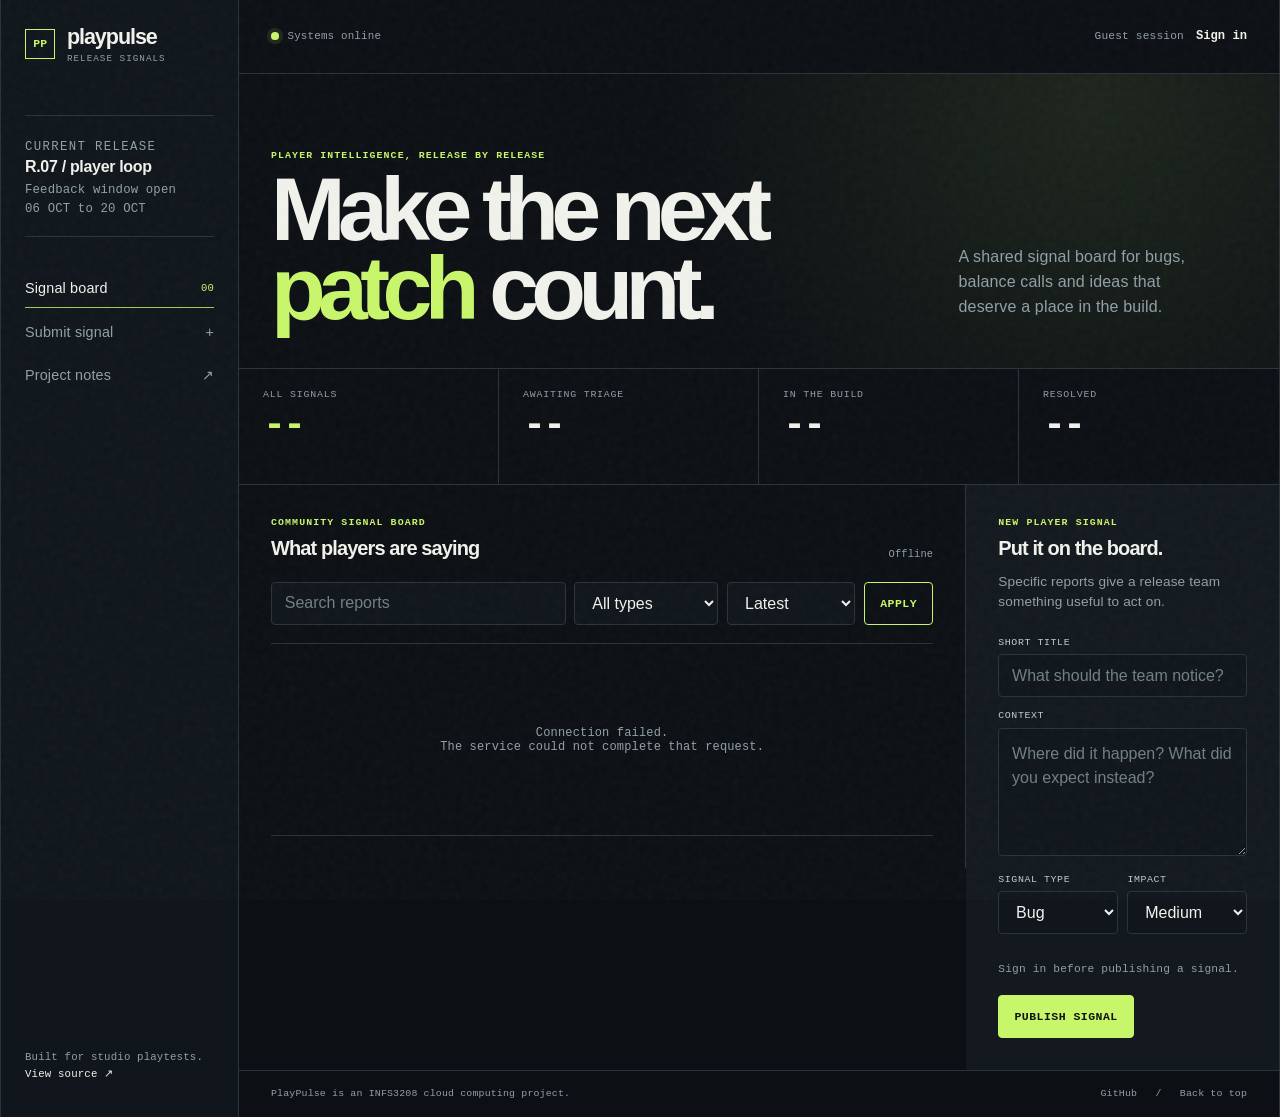
==== frontend/index.html @ 3ce4e7da "Redesign PlayPulse release signals interface" ====
<!doctype html>
<html lang="en">
<head>
  <meta charset="utf-8">
  <meta name="viewport" content="width=device-width, initial-scale=1">
  <meta name="description" content="PlayPulse is a cloud-native player feedback and release-triage workspace.">
  <meta name="theme-color" content="#0c1014">
  <title>PlayPulse | release signals</title>
  <style>
    :root { --ink:#0c1014; --panel:#13191e; --panel-2:#182127; --line:#29343b; --muted:#91a0a8; --text:#f1f2ec; --acid:#c8f66b; --acid-dim:#a3c757; --danger:#ef7d6a; --radius:4px; --mono:"Cascadia Mono",Consolas,monospace; --sans:Bahnschrift,"Arial Narrow","Segoe UI",sans-serif; }
    * { box-sizing:border-box; }
    html { scroll-behavior:smooth; }
    body { min-width:320px; margin:0; color:var(--text); background:var(--ink); font-family:var(--sans); letter-spacing:.01em; }
    body::before { content:""; position:fixed; inset:0; pointer-events:none; opacity:.05; z-index:20; background-image:url("data:image/svg+xml,%3Csvg viewBox='0 0 160 160' xmlns='http://www.w3.org/2000/svg'%3E%3Cfilter id='n'%3E%3CfeTurbulence type='fractalNoise' baseFrequency='.85' numOctaves='4' stitchTiles='stitch'/%3E%3C/filter%3E%3Crect width='100%25' height='100%25' filter='url(%23n)' opacity='.75'/%3E%3C/svg%3E"); }
    button,input,textarea,select { font:inherit; }
    button { cursor:pointer; }
    button:focus-visible,input:focus-visible,textarea:focus-visible,select:focus-visible,a:focus-visible { outline:2px solid var(--acid); outline-offset:3px; }
    .skip { position:absolute; left:-999px; top:0; z-index:30; padding:.75rem 1rem; color:var(--ink); background:var(--acid); }
    .skip:focus { left:1rem; top:1rem; }
    .app { width:min(1440px,100%); min-height:100dvh; margin:0 auto; display:grid; grid-template-columns:238px minmax(0,1fr); border-left:1px solid var(--line); border-right:1px solid var(--line); }
    .rail { min-height:100%; padding:1.5rem; display:flex; flex-direction:column; border-right:1px solid var(--line); background:#10161b; }
    .brand { display:flex; gap:.72rem; align-items:center; color:var(--text); font-size:1.35rem; font-weight:700; letter-spacing:-.05em; text-decoration:none; }
    .brand-mark { width:1.9rem; height:1.9rem; display:grid; place-items:center; border:1px solid var(--acid); color:var(--acid); font:700 .72rem var(--mono); letter-spacing:0; }
    .brand small { display:block; margin-top:.18rem; color:var(--muted); font:500 .58rem var(--mono); letter-spacing:.11em; text-transform:uppercase; }
    .release { margin:3.2rem 0 2rem; padding:1.05rem 0; border-top:1px solid var(--line); border-bottom:1px solid var(--line); }
    .eyebrow { margin:0 0 .55rem; color:var(--acid); font:600 .62rem var(--mono); letter-spacing:.11em; text-transform:uppercase; }
    .release strong { display:block; font-size:1rem; letter-spacing:-.02em; }
    .release p { margin:.35rem 0 0; color:var(--muted); font:500 .77rem/1.55 var(--mono); }
    .nav { display:grid; gap:.3rem; }
    .nav a { display:flex; justify-content:space-between; align-items:center; padding:.68rem 0; color:var(--muted); border-bottom:1px solid transparent; font-size:.9rem; text-decoration:none; transition:color .2s ease,border-color .2s ease; }
    .nav a:hover,.nav a[aria-current="page"] { color:var(--text); border-color:var(--acid-dim); }
    .nav-count { color:var(--acid); font:.66rem var(--mono); }
    .rail-bottom { margin-top:auto; padding-top:2rem; color:var(--muted); font:.67rem/1.55 var(--mono); }
    .rail-bottom a { color:var(--text); text-decoration:none; }
    .workspace { min-width:0; }
    .topbar { min-height:4.6rem; padding:0 2rem; display:flex; justify-content:space-between; align-items:center; border-bottom:1px solid var(--line); }
    .live { display:flex; gap:.55rem; align-items:center; color:var(--muted); font:.68rem var(--mono); }
    .live i { width:.48rem; height:.48rem; border-radius:50%; background:var(--acid); box-shadow:0 0 0 4px rgba(200,246,107,.1); }
    .account { display:flex; align-items:center; gap:.75rem; }
    .identity { color:var(--muted); font:.7rem var(--mono); }
    .text-button { padding:.45rem 0; border:0; color:var(--text); background:transparent; font:600 .76rem var(--mono); transition:color .2s ease; }
    .text-button:hover { color:var(--acid); }
    .masthead { padding:clamp(2.7rem,6vw,5.7rem) 2rem 2.5rem; display:grid; grid-template-columns:minmax(0,1.25fr) minmax(230px,.55fr); gap:2rem; align-items:end; border-bottom:1px solid var(--line); background:radial-gradient(circle at 82% 10%,rgba(200,246,107,.09),transparent 27rem); }
    .masthead h1 { max-width:10ch; margin:0; font-size:clamp(3rem,7vw,6.6rem); font-weight:700; line-height:.88; letter-spacing:-.085em; text-wrap:balance; }
    .masthead h1 em { color:var(--acid); font-style:normal; }
    .masthead-copy { max-width:27ch; margin:0 0 .5rem; color:var(--muted); font-size:1rem; line-height:1.55; }
    .metrics { display:grid; grid-template-columns:repeat(4,minmax(0,1fr)); border-bottom:1px solid var(--line); }
    .metric { min-height:7.2rem; padding:1.25rem 1.5rem; border-right:1px solid var(--line); }
    .metric:last-child { border-right:0; }
    .metric-label { display:block; color:var(--muted); font:.62rem var(--mono); letter-spacing:.08em; text-transform:uppercase; }
    .metric-value { display:block; margin-top:.7rem; color:var(--text); font:600 clamp(1.75rem,3vw,2.7rem)/.8 var(--mono); font-variant-numeric:tabular-nums; letter-spacing:-.08em; }
    .metric:first-child .metric-value { color:var(--acid); }
    .content { display:grid; grid-template-columns:minmax(0,1fr) minmax(295px,.43fr); align-items:start; }
    .feed-area { min-width:0; padding:2rem; border-right:1px solid var(--line); }
    .section-head { display:flex; justify-content:space-between; gap:1rem; align-items:end; margin-bottom:1.4rem; }
    .section-head h2,.composer h2 { margin:0; font-size:1.25rem; letter-spacing:-.045em; }
    .results { color:var(--muted); font:.65rem var(--mono); }
    .filters { display:grid; grid-template-columns:minmax(0,1fr) 9rem 8rem auto; gap:.55rem; margin-bottom:1.15rem; }
    input,textarea,select { width:100%; color:var(--text); border:1px solid var(--line); border-radius:var(--radius); background:#10161b; transition:border-color .2s ease,background .2s ease; }
    input,select { min-height:2.65rem; padding:0 .8rem; }
    textarea { min-height:8rem; padding:.8rem; resize:vertical; line-height:1.5; }
    input::placeholder,textarea::placeholder { color:#718087; }
    input:hover,textarea:hover,select:hover { border-color:#53636c; }
    input:focus,textarea:focus,select:focus { border-color:var(--acid); background:#141d22; outline:0; }
    .button { min-height:2.65rem; padding:0 .95rem; border:1px solid var(--acid); border-radius:var(--radius); color:#10140d; background:var(--acid); font:700 .72rem var(--mono); letter-spacing:.04em; text-transform:uppercase; transition:transform .2s ease,background .2s ease,color .2s ease; white-space:nowrap; }
    .button:hover { background:#d7ff87; transform:translateY(-1px); }
    .button:active { transform:translateY(1px) scale(.985); }
    .button.secondary { color:var(--acid); background:transparent; }
    .button.secondary:hover { color:#10140d; background:var(--acid); }
    .feed { border-top:1px solid var(--line); }
    .report { position:relative; padding:1.25rem 0 1.1rem; border-bottom:1px solid var(--line); animation:rise .45s both; }
    .report-top { display:flex; gap:.8rem; justify-content:space-between; align-items:start; }
    .report h3 { margin:0; max-width:48rem; font-size:1.12rem; line-height:1.2; letter-spacing:-.035em; }
    .status { flex:none; padding:.28rem .45rem; color:var(--acid); border:1px solid rgba(200,246,107,.38); font:.57rem var(--mono); letter-spacing:.06em; text-transform:uppercase; }
    .report p { max-width:66ch; margin:.62rem 0 .95rem; color:#b1bec4; font-size:.88rem; line-height:1.55; }
    .report-meta { display:flex; flex-wrap:wrap; align-items:center; gap:.8rem; color:var(--muted); font:.61rem var(--mono); }
    .report-meta b { color:var(--text); font-weight:500; }
    .meta-dot { width:3px; height:3px; border-radius:50%; background:#637078; }
    .vote { display:inline-flex; align-items:center; gap:.42rem; min-height:2rem; padding:0 .55rem; border:1px solid var(--line); border-radius:var(--radius); color:var(--text); background:transparent; font:.67rem var(--mono); transition:border-color .2s ease,color .2s ease,transform .2s ease; }
    .vote:hover { border-color:var(--acid); color:var(--acid); }
    .vote:active { transform:scale(.97); }
    .discussion-toggle { border:0; padding:0; color:var(--muted); background:none; font:.65rem var(--mono); transition:color .2s ease; }
    .discussion-toggle:hover { color:var(--acid); }
    .discussion { display:none; margin-top:1rem; padding:1rem; background:var(--panel); border-left:2px solid var(--acid-dim); }
    .discussion.open { display:block; }
    .comment { padding:.62rem 0; border-bottom:1px solid #263138; color:#bdc6ca; font-size:.8rem; line-height:1.45; }
    .comment:last-of-type { border-bottom:0; }
    .comment small { display:block; margin-top:.24rem; color:var(--muted); font:.59rem var(--mono); }
    .comment-form { display:grid; grid-template-columns:minmax(0,1fr) auto; gap:.45rem; margin-top:.8rem; }
    .comment-form input { min-height:2.25rem; }
    .comment-form .button { min-height:2.25rem; }
    .empty,.skeleton { min-height:12rem; display:grid; place-items:center; color:var(--muted); font:.75rem var(--mono); border-bottom:1px solid var(--line); text-align:center; }
    .skeleton { display:block; min-height:0; padding:1.15rem 0; }
    .shimmer { height:.75rem; margin:.55rem 0; background:linear-gradient(90deg,#182127,#26343c,#182127); background-size:200% 100%; animation:shimmer 1.2s infinite; }
    .shimmer.short { width:42%; }
    .composer { position:sticky; top:0; padding:2rem; background:var(--panel); }
    .composer-intro { margin:.75rem 0 1.5rem; color:var(--muted); font-size:.85rem; line-height:1.5; }
    .field { margin-bottom:.85rem; }
    label { display:block; margin-bottom:.42rem; color:#c3ccce; font:.62rem var(--mono); letter-spacing:.06em; text-transform:uppercase; }
    .form-row { display:grid; grid-template-columns:1fr 1fr; gap:.6rem; }
    .form-message { min-height:1.2rem; margin:.9rem 0; color:var(--muted); font:.7rem/1.4 var(--mono); }
    .form-message.error { color:var(--danger); }
    .sheet { position:fixed; z-index:10; inset:0; display:none; place-items:center; padding:1rem; background:rgba(6,9,11,.72); }
    .sheet.open { display:grid; }
    .auth-box { width:min(100%,30rem); padding:1.5rem; border:1px solid #4c5a61; background:#151d22; box-shadow:0 24px 80px rgba(0,0,0,.38); animation:rise .25s both; }
    .auth-top { display:flex; align-items:start; justify-content:space-between; gap:1rem; margin-bottom:1.4rem; }
    .auth-top h2 { margin:0; font-size:1.6rem; letter-spacing:-.055em; }
    .close { border:0; padding:.2rem; color:var(--muted); background:transparent; font:1.2rem/1 var(--mono); }
    .auth-switch { display:flex; gap:1rem; margin-bottom:1.2rem; border-bottom:1px solid var(--line); }
    .auth-switch button { padding:0 0 .6rem; border:0; border-bottom:1px solid transparent; color:var(--muted); background:transparent; font:.7rem var(--mono); }
    .auth-switch button.active { border-color:var(--acid); color:var(--text); }
    footer { padding:1.1rem 2rem; display:flex; justify-content:space-between; gap:1rem; color:var(--muted); border-top:1px solid var(--line); font:.62rem var(--mono); }
    footer a { color:var(--muted); text-decoration:none; }
    footer a:hover { color:var(--acid); }
    @keyframes rise { from { opacity:0; transform:translateY(8px); } to { opacity:1; transform:translateY(0); } }
    @keyframes shimmer { to { background-position:-200% 0; } }
    @media (max-width:1050px) { .app { grid-template-columns:1fr; } .rail { min-height:auto; padding:1rem 1.25rem; border-right:0; border-bottom:1px solid var(--line); flex-direction:row; align-items:center; gap:1.3rem; } .release,.rail-bottom { display:none; } .nav { display:flex; gap:1rem; margin-left:auto; } .nav a { border:0; } .content { grid-template-columns:minmax(0,1fr) 21rem; } }
    @media (max-width:780px) { .app { border:0; } .nav a:not([aria-current="page"]) { display:none; } .topbar,.masthead,.feed-area,.composer,footer { padding-left:1.1rem; padding-right:1.1rem; } .masthead { grid-template-columns:1fr; } .masthead h1 { max-width:11ch; } .metrics { grid-template-columns:1fr 1fr; } .metric:nth-child(2) { border-right:0; } .metric:nth-child(-n+2) { border-bottom:1px solid var(--line); } .content { grid-template-columns:1fr; } .feed-area { border-right:0; } .composer { position:static; border-top:1px solid var(--line); } .filters { grid-template-columns:1fr 1fr; } .filters input { grid-column:1 / -1; } }
    @media (max-width:480px) { .rail { padding:.9rem 1rem; } .topbar { min-height:3.8rem; } .live { font-size:.59rem; } .identity { display:none; } .masthead { padding-top:2.7rem; } .masthead h1 { font-size:3.3rem; } .metrics { display:none; } .filters,.form-row { grid-template-columns:1fr; } .filters input { grid-column:auto; } .report-top { flex-direction:column; } .comment-form { grid-template-columns:1fr; } footer { flex-direction:column; } }
    @media (prefers-reduced-motion:reduce) { *,*::before,*::after { scroll-behavior:auto!important; animation-duration:.01ms!important; animation-iteration-count:1!important; transition-duration:.01ms!important; } }
  </style>
</head>
<body>
  <a class="skip" href="#main">Skip to feedback feed</a>
  <div class="app">
    <aside class="rail" aria-label="PlayPulse navigation">
      <a class="brand" href="#top" aria-label="PlayPulse home"><span class="brand-mark">PP</span><span>playpulse<small>release signals</small></span></a>
      <section class="release" aria-label="Current release"><p class="eyebrow">Current release</p><strong>R.07 / player loop</strong><p>Feedback window open<br>06 OCT to 20 OCT</p></section>
      <nav class="nav" aria-label="Primary">
        <a href="#feed" aria-current="page">Signal board <span class="nav-count" id="rail-total">00</span></a>
        <a href="#submit">Submit signal <span aria-hidden="true">+</span></a>
        <a href="#footer">Project notes <span aria-hidden="true">↗</span></a>
      </nav>
      <p class="rail-bottom">Built for studio playtests.<br><a href="https://github.com/wwenqqq/playpulse" target="_blank" rel="noreferrer">View source ↗</a></p>
    </aside>

    <div class="workspace" id="top">
      <header class="topbar">
        <span class="live"><i></i>Systems online</span>
        <div class="account"><span class="identity" id="identity">Guest session</span><button class="text-button" id="account-button" type="button" onclick="openAuth()">Sign in</button></div>
      </header>

      <main id="main">
        <section class="masthead" aria-labelledby="page-title">
          <div><p class="eyebrow">Player intelligence, release by release</p><h1 id="page-title">Make the next <em>patch</em> count.</h1></div>
          <p class="masthead-copy">A shared signal board for bugs, balance calls and ideas that deserve a place in the build.</p>
        </section>

        <section class="metrics" aria-label="Feedback summary">
          <div class="metric"><span class="metric-label">All signals</span><strong class="metric-value" id="metric-total">--</strong></div>
          <div class="metric"><span class="metric-label">Awaiting triage</span><strong class="metric-value" id="metric-reported">--</strong></div>
          <div class="metric"><span class="metric-label">In the build</span><strong class="metric-value" id="metric-progress">--</strong></div>
          <div class="metric"><span class="metric-label">Resolved</span><strong class="metric-value" id="metric-fixed">--</strong></div>
        </section>

        <section class="content">
          <div class="feed-area" id="feed">
            <div class="section-head"><div><p class="eyebrow">Community signal board</p><h2>What players are saying</h2></div><span class="results" id="result-count">Loading</span></div>
            <div class="filters" aria-label="Feedback filters">
              <input id="search" type="search" placeholder="Search reports" aria-label="Search reports">
              <select id="category-filter" aria-label="Filter by category"><option value="">All types</option><option value="BUG">Bug</option><option value="BALANCE">Balance</option><option value="FEATURE">Feature</option></select>
              <select id="sort" aria-label="Sort reports"><option value="latest">Latest</option><option value="popular">Top voted</option></select>
              <button class="button secondary" type="button" onclick="loadFeedback()">Apply</button>
            </div>
            <div class="feed" id="feed-list" aria-live="polite"><div class="skeleton"><div class="shimmer short"></div><div class="shimmer"></div><div class="shimmer"></div></div></div>
          </div>

          <aside class="composer" id="submit" aria-labelledby="submit-title">
            <p class="eyebrow">New player signal</p><h2 id="submit-title">Put it on the board.</h2><p class="composer-intro">Specific reports give a release team something useful to act on.</p>
            <form onsubmit="submitFeedback(event)" novalidate>
              <div class="field"><label for="title">Short title</label><input id="title" maxlength="120" required placeholder="What should the team notice?"></div>
              <div class="field"><label for="description">Context</label><textarea id="description" maxlength="3000" required placeholder="Where did it happen? What did you expect instead?"></textarea></div>
              <div class="form-row"><div class="field"><label for="category">Signal type</label><select id="category"><option value="BUG">Bug</option><option value="BALANCE">Balance</option><option value="FEATURE">Feature</option></select></div><div class="field"><label for="priority">Impact</label><select id="priority"><option value="LOW">Low</option><option value="MEDIUM" selected>Medium</option><option value="HIGH">High</option><option value="CRITICAL">Critical</option></select></div></div>
              <p class="form-message" id="submit-message" aria-live="polite">Sign in before publishing a signal.</p><button class="button" type="submit">Publish signal</button>
            </form>
          </aside>
        </section>
      </main>
      <footer id="footer"><span>PlayPulse is an INFS3208 cloud computing project.</span><span><a href="https://github.com/wwenqqq/playpulse" target="_blank" rel="noreferrer">GitHub</a> &nbsp; / &nbsp; <a href="#top">Back to top</a></span></footer>
    </div>
  </div>

  <div class="sheet" id="auth-sheet" role="dialog" aria-modal="true" aria-labelledby="auth-title">
    <section class="auth-box"><div class="auth-top"><div><p class="eyebrow">Player account</p><h2 id="auth-title">Join the release room.</h2></div><button class="close" type="button" aria-label="Close sign in" onclick="closeAuth()">×</button></div>
      <div class="auth-switch" role="tablist"><button id="login-tab" class="active" type="button" onclick="setAuthMode('login')">Sign in</button><button id="register-tab" type="button" onclick="setAuthMode('register')">Create account</button></div>
      <form onsubmit="handleAuth(event)" novalidate><div class="field"><label for="auth-username">Username</label><input id="auth-username" required minlength="3" autocomplete="username" placeholder="Your player name"></div><div class="field"><label for="auth-password">Password</label><input id="auth-password" required minlength="4" type="password" autocomplete="current-password" placeholder="Your password"></div><p class="form-message" id="auth-message" aria-live="polite"></p><button class="button" id="auth-submit" type="submit">Sign in</button></form>
    </section>
  </div>

  <script>
    let token=localStorage.getItem('playpulse-token')||'';
    let username=localStorage.getItem('playpulse-user')||'';
    let authMode='login';
    const $=id=>document.getElementById(id);
    const escapeHTML=value=>String(value??'').replace(/[&<>'"]/g,char=>({ '&':'&amp;','<':'&lt;','>':'&gt;',"'":'&#39;','"':'&quot;' }[char]));
    const formatDate=value=>{ if(!value)return 'Just now'; const date=new Date(value); return Number.isNaN(date.valueOf())?'Just now':date.toLocaleDateString(undefined,{month:'short',day:'numeric'}); };
    const api=async(path,options={})=>{ const headers={...(options.headers||{}),...(token?{Authorization:'Bearer '+token}:{})}; if(options.body)headers['Content-Type']='application/json'; const response=await fetch('/api/'+path,{...options,headers}); let payload={}; try{payload=await response.json()}catch{} if(!response.ok||payload.code!==200)throw new Error(payload.message||'The service could not complete that request.'); return payload.data; };
    const setMessage=(id,text='',isError=false)=>{ const el=$(id); el.textContent=text; el.classList.toggle('error',isError); };
    function syncSession(){ $('identity').textContent=token?`Signed in as ${username||'player'}`:'Guest session'; $('account-button').textContent=token?'Sign out':'Sign in'; setMessage('submit-message',token?'Your name is attached to every signal.':'Sign in before publishing a signal.'); }
    function openAuth(){ if(token){ localStorage.removeItem('playpulse-token'); localStorage.removeItem('playpulse-user'); token=''; username=''; syncSession(); return; } $('auth-sheet').classList.add('open'); $('auth-username').focus(); }
    function closeAuth(){ $('auth-sheet').classList.remove('open'); setMessage('auth-message'); }
    function setAuthMode(mode){ authMode=mode; $('login-tab').classList.toggle('active',mode==='login'); $('register-tab').classList.toggle('active',mode==='register'); $('auth-submit').textContent=mode==='login'?'Sign in':'Create account'; $('auth-title').textContent=mode==='login'?'Join the release room.':'Start your player profile.'; setMessage('auth-message'); }
    async function handleAuth(event){ event.preventDefault(); const user=$('auth-username').value.trim(),pass=$('auth-password').value; if(user.length<3||pass.length<4){ setMessage('auth-message','Use at least 3 characters for your username and 4 for your password.',true); return; } try{ const data=await api('auth/'+authMode,{method:'POST',body:JSON.stringify({username:user,password:pass})}); if(authMode==='register'){ setMessage('auth-message','Account created. You can sign in now.'); setAuthMode('login'); return; } token=data.token; username=data.username||user; localStorage.setItem('playpulse-token',token); localStorage.setItem('playpulse-user',username); syncSession(); closeAuth(); }catch(error){ setMessage('auth-message',error.message,true); } }
    function reportCard(item,index){ const id=Number(item.id); return `<article class="report" style="animation-delay:${Math.min(index,8)*45}ms"><div class="report-top"><h3>${escapeHTML(item.title)}</h3><span class="status">${escapeHTML(String(item.status||'REPORTED').replace('_',' '))}</span></div><p>${escapeHTML(item.description)}</p><div class="report-meta"><b>${escapeHTML(item.category)}</b><span class="meta-dot"></span><span>${escapeHTML(item.priority)} impact</span><span class="meta-dot"></span><span>${formatDate(item.createdAt)}</span><button class="vote" type="button" onclick="vote(${id})" aria-label="Vote for ${escapeHTML(item.title)}">↑ ${Number(item.voteCount||0)} vote${Number(item.voteCount||0)===1?'':'s'}</button><button class="discussion-toggle" type="button" onclick="toggleDiscussion(${id})">Discuss ${Number(item.commentCount||0)}</button></div><div class="discussion" id="discussion-${id}"></div></article>`; }
    async function loadFeedback(){ const list=$('feed-list'); list.innerHTML='<div class="skeleton"><div class="shimmer short"></div><div class="shimmer"></div><div class="shimmer"></div></div>'; try{ const query=new URLSearchParams({search:$('search').value.trim(),sort:$('sort').value,size:'30'}); if($('category-filter').value)query.set('category',$('category-filter').value); const page=await api('feedback?'+query.toString()); const rows=page.content||[]; $('result-count').textContent=`${page.totalElements||0} signal${(page.totalElements||0)===1?'':'s'}`; list.innerHTML=rows.length?rows.map(reportCard).join(''):'<div class="empty">No signals match this view.<br>Try another filter or publish the first report.</div>'; }catch(error){ $('result-count').textContent='Offline'; list.innerHTML=`<div class="empty">Connection failed.<br>${escapeHTML(error.message)}</div>`; } }
    async function loadDashboard(){ try{ const data=await api('feedback/dashboard'); $('metric-total').textContent=data.total??0; $('metric-reported').textContent=data.reported??0; $('metric-progress').textContent=data.inProgress??0; $('metric-fixed').textContent=data.fixed??0; $('rail-total').textContent=String(data.total??0).padStart(2,'0'); }catch{ ['metric-total','metric-reported','metric-progress','metric-fixed'].forEach(id=>$(id).textContent='--'); } }
    async function submitFeedback(event){ event.preventDefault(); if(!token){ openAuth(); setMessage('auth-message','Sign in to publish a player signal.',true); return; } const title=$('title').value.trim(),description=$('description').value.trim(); if(!title||!description){ setMessage('submit-message','Add a title and useful context before publishing.',true); return; } try{ await api('feedback',{method:'POST',body:JSON.stringify({title,description,category:$('category').value,priority:$('priority').value})}); event.target.reset(); setMessage('submit-message','Signal published. It is now waiting for triage.'); await Promise.all([loadFeedback(),loadDashboard()]); }catch(error){ setMessage('submit-message',error.message,true); } }
    async function vote(id){ if(!token){ openAuth(); setMessage('auth-message','Sign in to add your vote.',true); return; } try{ await api(`feedback/${id}/votes`,{method:'POST'}); loadFeedback(); }catch(error){ setMessage('submit-message',error.message,true); } }
    async function toggleDiscussion(id){ const box=$(`discussion-${id}`); if(box.classList.contains('open')){ box.classList.remove('open'); return; } box.classList.add('open'); box.innerHTML='<div class="comment">Loading discussion…</div>'; try{ const comments=await api(`feedback/${id}/comments`); const entries=comments.length?comments.map(comment=>`<div class="comment">${escapeHTML(comment.content)}<small>Player ${escapeHTML(comment.userId)} · ${formatDate(comment.createdAt)}</small></div>`).join(''):'<div class="comment">No replies yet. Start a useful discussion.</div>'; box.innerHTML=entries+(token?`<form class="comment-form" onsubmit="postComment(event,${id})"><input required maxlength="1000" aria-label="Add a comment" placeholder="Add context or a workaround"><button class="button" type="submit">Reply</button></form>`:'<div class="comment"><small>Sign in to add a reply.</small></div>'); }catch(error){ box.innerHTML=`<div class="comment">Could not load discussion. ${escapeHTML(error.message)}</div>`; } }
    async function postComment(event,id){ event.preventDefault(); const input=event.currentTarget.querySelector('input'); const content=input.value.trim(); if(!content)return; try{ await api(`feedback/${id}/comments`,{method:'POST',body:JSON.stringify({content})}); const box=$(`discussion-${id}`); box.classList.remove('open'); await toggleDiscussion(id); }catch(error){ setMessage('submit-message',error.message,true); } }
    $('search').addEventListener('keydown',event=>{if(event.key==='Enter')loadFeedback();}); $('auth-sheet').addEventListener('click',event=>{if(event.target===$('auth-sheet'))closeAuth();});
    syncSession(); loadDashboard(); loadFeedback();
  </script>
</body>
</html>
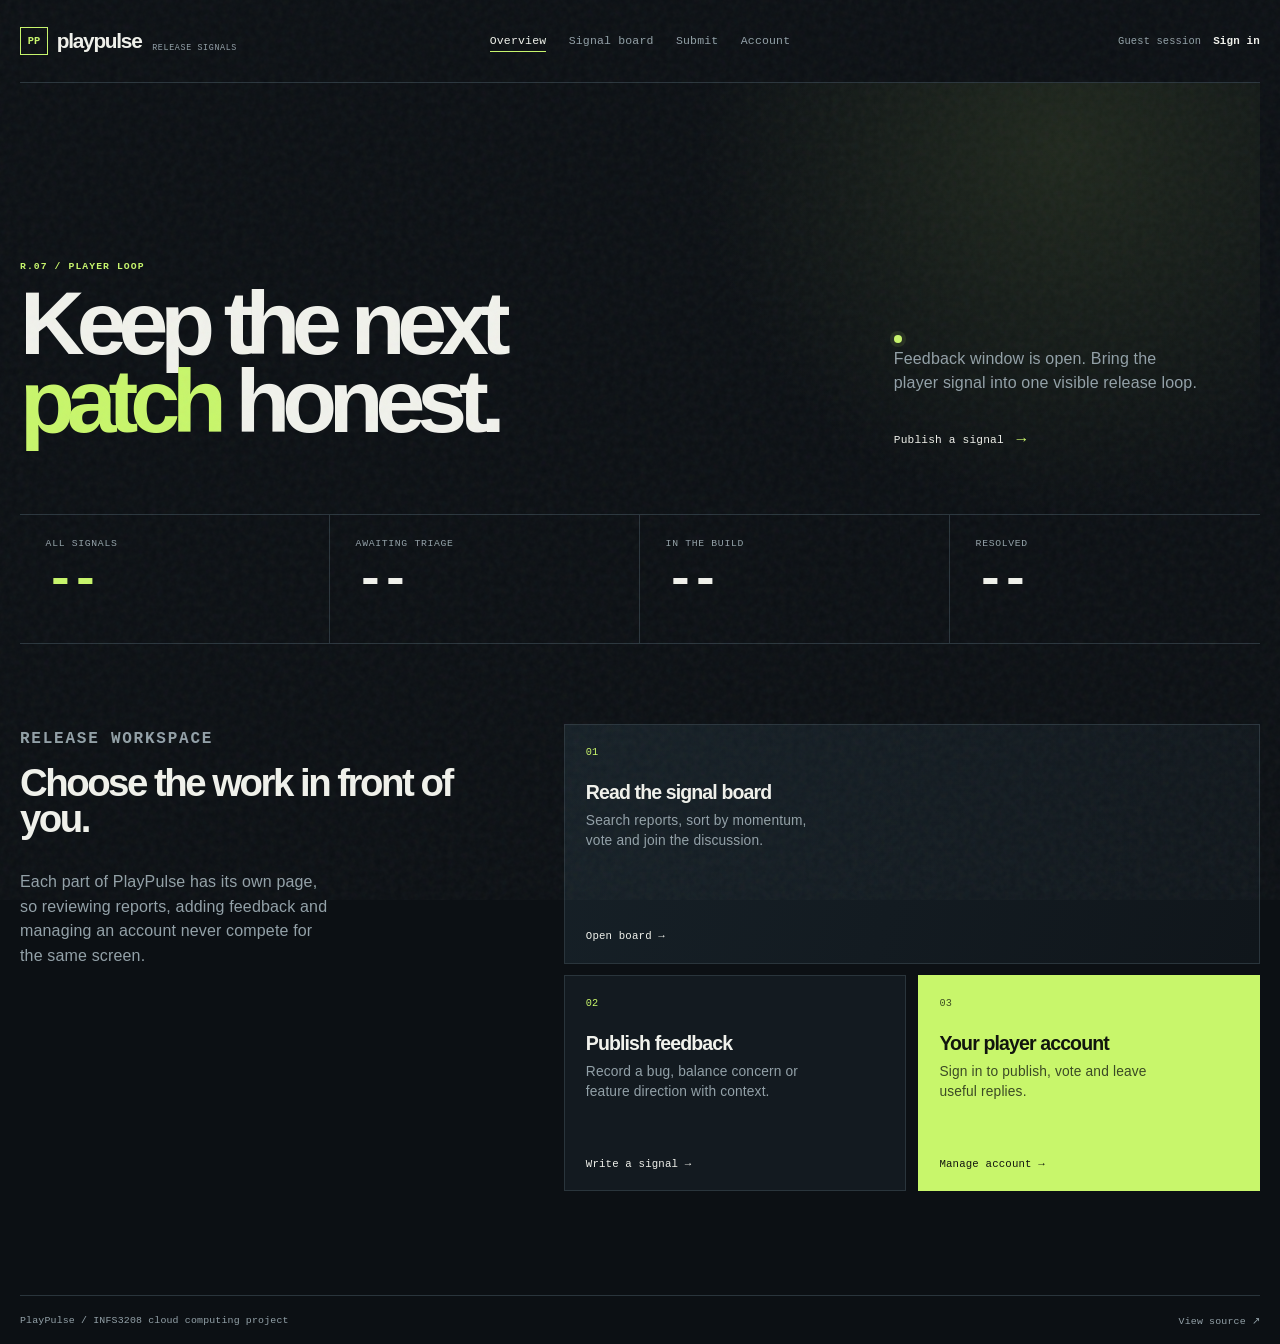
==== commit 40213f42: "Split PlayPulse interface into feature pages" ====
--- a/frontend/index.html
+++ b/frontend/index.html
@@ -1,215 +1,13 @@
 <!doctype html>
-<html lang="en">
-<head>
-  <meta charset="utf-8">
-  <meta name="viewport" content="width=device-width, initial-scale=1">
-  <meta name="description" content="PlayPulse is a cloud-native player feedback and release-triage workspace.">
-  <meta name="theme-color" content="#0c1014">
-  <title>PlayPulse | release signals</title>
-  <style>
-    :root { --ink:#0c1014; --panel:#13191e; --panel-2:#182127; --line:#29343b; --muted:#91a0a8; --text:#f1f2ec; --acid:#c8f66b; --acid-dim:#a3c757; --danger:#ef7d6a; --radius:4px; --mono:"Cascadia Mono",Consolas,monospace; --sans:Bahnschrift,"Arial Narrow","Segoe UI",sans-serif; }
-    * { box-sizing:border-box; }
-    html { scroll-behavior:smooth; }
-    body { min-width:320px; margin:0; color:var(--text); background:var(--ink); font-family:var(--sans); letter-spacing:.01em; }
-    body::before { content:""; position:fixed; inset:0; pointer-events:none; opacity:.05; z-index:20; background-image:url("data:image/svg+xml,%3Csvg viewBox='0 0 160 160' xmlns='http://www.w3.org/2000/svg'%3E%3Cfilter id='n'%3E%3CfeTurbulence type='fractalNoise' baseFrequency='.85' numOctaves='4' stitchTiles='stitch'/%3E%3C/filter%3E%3Crect width='100%25' height='100%25' filter='url(%23n)' opacity='.75'/%3E%3C/svg%3E"); }
-    button,input,textarea,select { font:inherit; }
-    button { cursor:pointer; }
-    button:focus-visible,input:focus-visible,textarea:focus-visible,select:focus-visible,a:focus-visible { outline:2px solid var(--acid); outline-offset:3px; }
-    .skip { position:absolute; left:-999px; top:0; z-index:30; padding:.75rem 1rem; color:var(--ink); background:var(--acid); }
-    .skip:focus { left:1rem; top:1rem; }
-    .app { width:min(1440px,100%); min-height:100dvh; margin:0 auto; display:grid; grid-template-columns:238px minmax(0,1fr); border-left:1px solid var(--line); border-right:1px solid var(--line); }
-    .rail { min-height:100%; padding:1.5rem; display:flex; flex-direction:column; border-right:1px solid var(--line); background:#10161b; }
-    .brand { display:flex; gap:.72rem; align-items:center; color:var(--text); font-size:1.35rem; font-weight:700; letter-spacing:-.05em; text-decoration:none; }
-    .brand-mark { width:1.9rem; height:1.9rem; display:grid; place-items:center; border:1px solid var(--acid); color:var(--acid); font:700 .72rem var(--mono); letter-spacing:0; }
-    .brand small { display:block; margin-top:.18rem; color:var(--muted); font:500 .58rem var(--mono); letter-spacing:.11em; text-transform:uppercase; }
-    .release { margin:3.2rem 0 2rem; padding:1.05rem 0; border-top:1px solid var(--line); border-bottom:1px solid var(--line); }
-    .eyebrow { margin:0 0 .55rem; color:var(--acid); font:600 .62rem var(--mono); letter-spacing:.11em; text-transform:uppercase; }
-    .release strong { display:block; font-size:1rem; letter-spacing:-.02em; }
-    .release p { margin:.35rem 0 0; color:var(--muted); font:500 .77rem/1.55 var(--mono); }
-    .nav { display:grid; gap:.3rem; }
-    .nav a { display:flex; justify-content:space-between; align-items:center; padding:.68rem 0; color:var(--muted); border-bottom:1px solid transparent; font-size:.9rem; text-decoration:none; transition:color .2s ease,border-color .2s ease; }
-    .nav a:hover,.nav a[aria-current="page"] { color:var(--text); border-color:var(--acid-dim); }
-    .nav-count { color:var(--acid); font:.66rem var(--mono); }
-    .rail-bottom { margin-top:auto; padding-top:2rem; color:var(--muted); font:.67rem/1.55 var(--mono); }
-    .rail-bottom a { color:var(--text); text-decoration:none; }
-    .workspace { min-width:0; }
-    .topbar { min-height:4.6rem; padding:0 2rem; display:flex; justify-content:space-between; align-items:center; border-bottom:1px solid var(--line); }
-    .live { display:flex; gap:.55rem; align-items:center; color:var(--muted); font:.68rem var(--mono); }
-    .live i { width:.48rem; height:.48rem; border-radius:50%; background:var(--acid); box-shadow:0 0 0 4px rgba(200,246,107,.1); }
-    .account { display:flex; align-items:center; gap:.75rem; }
-    .identity { color:var(--muted); font:.7rem var(--mono); }
-    .text-button { padding:.45rem 0; border:0; color:var(--text); background:transparent; font:600 .76rem var(--mono); transition:color .2s ease; }
-    .text-button:hover { color:var(--acid); }
-    .masthead { padding:clamp(2.7rem,6vw,5.7rem) 2rem 2.5rem; display:grid; grid-template-columns:minmax(0,1.25fr) minmax(230px,.55fr); gap:2rem; align-items:end; border-bottom:1px solid var(--line); background:radial-gradient(circle at 82% 10%,rgba(200,246,107,.09),transparent 27rem); }
-    .masthead h1 { max-width:10ch; margin:0; font-size:clamp(3rem,7vw,6.6rem); font-weight:700; line-height:.88; letter-spacing:-.085em; text-wrap:balance; }
-    .masthead h1 em { color:var(--acid); font-style:normal; }
-    .masthead-copy { max-width:27ch; margin:0 0 .5rem; color:var(--muted); font-size:1rem; line-height:1.55; }
-    .metrics { display:grid; grid-template-columns:repeat(4,minmax(0,1fr)); border-bottom:1px solid var(--line); }
-    .metric { min-height:7.2rem; padding:1.25rem 1.5rem; border-right:1px solid var(--line); }
-    .metric:last-child { border-right:0; }
-    .metric-label { display:block; color:var(--muted); font:.62rem var(--mono); letter-spacing:.08em; text-transform:uppercase; }
-    .metric-value { display:block; margin-top:.7rem; color:var(--text); font:600 clamp(1.75rem,3vw,2.7rem)/.8 var(--mono); font-variant-numeric:tabular-nums; letter-spacing:-.08em; }
-    .metric:first-child .metric-value { color:var(--acid); }
-    .content { display:grid; grid-template-columns:minmax(0,1fr) minmax(295px,.43fr); align-items:start; }
-    .feed-area { min-width:0; padding:2rem; border-right:1px solid var(--line); }
-    .section-head { display:flex; justify-content:space-between; gap:1rem; align-items:end; margin-bottom:1.4rem; }
-    .section-head h2,.composer h2 { margin:0; font-size:1.25rem; letter-spacing:-.045em; }
-    .results { color:var(--muted); font:.65rem var(--mono); }
-    .filters { display:grid; grid-template-columns:minmax(0,1fr) 9rem 8rem auto; gap:.55rem; margin-bottom:1.15rem; }
-    input,textarea,select { width:100%; color:var(--text); border:1px solid var(--line); border-radius:var(--radius); background:#10161b; transition:border-color .2s ease,background .2s ease; }
-    input,select { min-height:2.65rem; padding:0 .8rem; }
-    textarea { min-height:8rem; padding:.8rem; resize:vertical; line-height:1.5; }
-    input::placeholder,textarea::placeholder { color:#718087; }
-    input:hover,textarea:hover,select:hover { border-color:#53636c; }
-    input:focus,textarea:focus,select:focus { border-color:var(--acid); background:#141d22; outline:0; }
-    .button { min-height:2.65rem; padding:0 .95rem; border:1px solid var(--acid); border-radius:var(--radius); color:#10140d; background:var(--acid); font:700 .72rem var(--mono); letter-spacing:.04em; text-transform:uppercase; transition:transform .2s ease,background .2s ease,color .2s ease; white-space:nowrap; }
-    .button:hover { background:#d7ff87; transform:translateY(-1px); }
-    .button:active { transform:translateY(1px) scale(.985); }
-    .button.secondary { color:var(--acid); background:transparent; }
-    .button.secondary:hover { color:#10140d; background:var(--acid); }
-    .feed { border-top:1px solid var(--line); }
-    .report { position:relative; padding:1.25rem 0 1.1rem; border-bottom:1px solid var(--line); animation:rise .45s both; }
-    .report-top { display:flex; gap:.8rem; justify-content:space-between; align-items:start; }
-    .report h3 { margin:0; max-width:48rem; font-size:1.12rem; line-height:1.2; letter-spacing:-.035em; }
-    .status { flex:none; padding:.28rem .45rem; color:var(--acid); border:1px solid rgba(200,246,107,.38); font:.57rem var(--mono); letter-spacing:.06em; text-transform:uppercase; }
-    .report p { max-width:66ch; margin:.62rem 0 .95rem; color:#b1bec4; font-size:.88rem; line-height:1.55; }
-    .report-meta { display:flex; flex-wrap:wrap; align-items:center; gap:.8rem; color:var(--muted); font:.61rem var(--mono); }
-    .report-meta b { color:var(--text); font-weight:500; }
-    .meta-dot { width:3px; height:3px; border-radius:50%; background:#637078; }
-    .vote { display:inline-flex; align-items:center; gap:.42rem; min-height:2rem; padding:0 .55rem; border:1px solid var(--line); border-radius:var(--radius); color:var(--text); background:transparent; font:.67rem var(--mono); transition:border-color .2s ease,color .2s ease,transform .2s ease; }
-    .vote:hover { border-color:var(--acid); color:var(--acid); }
-    .vote:active { transform:scale(.97); }
-    .discussion-toggle { border:0; padding:0; color:var(--muted); background:none; font:.65rem var(--mono); transition:color .2s ease; }
-    .discussion-toggle:hover { color:var(--acid); }
-    .discussion { display:none; margin-top:1rem; padding:1rem; background:var(--panel); border-left:2px solid var(--acid-dim); }
-    .discussion.open { display:block; }
-    .comment { padding:.62rem 0; border-bottom:1px solid #263138; color:#bdc6ca; font-size:.8rem; line-height:1.45; }
-    .comment:last-of-type { border-bottom:0; }
-    .comment small { display:block; margin-top:.24rem; color:var(--muted); font:.59rem var(--mono); }
-    .comment-form { display:grid; grid-template-columns:minmax(0,1fr) auto; gap:.45rem; margin-top:.8rem; }
-    .comment-form input { min-height:2.25rem; }
-    .comment-form .button { min-height:2.25rem; }
-    .empty,.skeleton { min-height:12rem; display:grid; place-items:center; color:var(--muted); font:.75rem var(--mono); border-bottom:1px solid var(--line); text-align:center; }
-    .skeleton { display:block; min-height:0; padding:1.15rem 0; }
-    .shimmer { height:.75rem; margin:.55rem 0; background:linear-gradient(90deg,#182127,#26343c,#182127); background-size:200% 100%; animation:shimmer 1.2s infinite; }
-    .shimmer.short { width:42%; }
-    .composer { position:sticky; top:0; padding:2rem; background:var(--panel); }
-    .composer-intro { margin:.75rem 0 1.5rem; color:var(--muted); font-size:.85rem; line-height:1.5; }
-    .field { margin-bottom:.85rem; }
-    label { display:block; margin-bottom:.42rem; color:#c3ccce; font:.62rem var(--mono); letter-spacing:.06em; text-transform:uppercase; }
-    .form-row { display:grid; grid-template-columns:1fr 1fr; gap:.6rem; }
-    .form-message { min-height:1.2rem; margin:.9rem 0; color:var(--muted); font:.7rem/1.4 var(--mono); }
-    .form-message.error { color:var(--danger); }
-    .sheet { position:fixed; z-index:10; inset:0; display:none; place-items:center; padding:1rem; background:rgba(6,9,11,.72); }
-    .sheet.open { display:grid; }
-    .auth-box { width:min(100%,30rem); padding:1.5rem; border:1px solid #4c5a61; background:#151d22; box-shadow:0 24px 80px rgba(0,0,0,.38); animation:rise .25s both; }
-    .auth-top { display:flex; align-items:start; justify-content:space-between; gap:1rem; margin-bottom:1.4rem; }
-    .auth-top h2 { margin:0; font-size:1.6rem; letter-spacing:-.055em; }
-    .close { border:0; padding:.2rem; color:var(--muted); background:transparent; font:1.2rem/1 var(--mono); }
-    .auth-switch { display:flex; gap:1rem; margin-bottom:1.2rem; border-bottom:1px solid var(--line); }
-    .auth-switch button { padding:0 0 .6rem; border:0; border-bottom:1px solid transparent; color:var(--muted); background:transparent; font:.7rem var(--mono); }
-    .auth-switch button.active { border-color:var(--acid); color:var(--text); }
-    footer { padding:1.1rem 2rem; display:flex; justify-content:space-between; gap:1rem; color:var(--muted); border-top:1px solid var(--line); font:.62rem var(--mono); }
-    footer a { color:var(--muted); text-decoration:none; }
-    footer a:hover { color:var(--acid); }
-    @keyframes rise { from { opacity:0; transform:translateY(8px); } to { opacity:1; transform:translateY(0); } }
-    @keyframes shimmer { to { background-position:-200% 0; } }
-    @media (max-width:1050px) { .app { grid-template-columns:1fr; } .rail { min-height:auto; padding:1rem 1.25rem; border-right:0; border-bottom:1px solid var(--line); flex-direction:row; align-items:center; gap:1.3rem; } .release,.rail-bottom { display:none; } .nav { display:flex; gap:1rem; margin-left:auto; } .nav a { border:0; } .content { grid-template-columns:minmax(0,1fr) 21rem; } }
-    @media (max-width:780px) { .app { border:0; } .nav a:not([aria-current="page"]) { display:none; } .topbar,.masthead,.feed-area,.composer,footer { padding-left:1.1rem; padding-right:1.1rem; } .masthead { grid-template-columns:1fr; } .masthead h1 { max-width:11ch; } .metrics { grid-template-columns:1fr 1fr; } .metric:nth-child(2) { border-right:0; } .metric:nth-child(-n+2) { border-bottom:1px solid var(--line); } .content { grid-template-columns:1fr; } .feed-area { border-right:0; } .composer { position:static; border-top:1px solid var(--line); } .filters { grid-template-columns:1fr 1fr; } .filters input { grid-column:1 / -1; } }
-    @media (max-width:480px) { .rail { padding:.9rem 1rem; } .topbar { min-height:3.8rem; } .live { font-size:.59rem; } .identity { display:none; } .masthead { padding-top:2.7rem; } .masthead h1 { font-size:3.3rem; } .metrics { display:none; } .filters,.form-row { grid-template-columns:1fr; } .filters input { grid-column:auto; } .report-top { flex-direction:column; } .comment-form { grid-template-columns:1fr; } footer { flex-direction:column; } }
-    @media (prefers-reduced-motion:reduce) { *,*::before,*::after { scroll-behavior:auto!important; animation-duration:.01ms!important; animation-iteration-count:1!important; transition-duration:.01ms!important; } }
-  </style>
-</head>
+<html lang="en" data-page="overview">
+<head><meta charset="utf-8"><meta name="viewport" content="width=device-width, initial-scale=1"><meta name="description" content="PlayPulse player feedback workspace."><meta name="theme-color" content="#0c1014"><title>PlayPulse | overview</title><link rel="stylesheet" href="app.css"></head>
 <body>
-  <a class="skip" href="#main">Skip to feedback feed</a>
-  <div class="app">
-    <aside class="rail" aria-label="PlayPulse navigation">
-      <a class="brand" href="#top" aria-label="PlayPulse home"><span class="brand-mark">PP</span><span>playpulse<small>release signals</small></span></a>
-      <section class="release" aria-label="Current release"><p class="eyebrow">Current release</p><strong>R.07 / player loop</strong><p>Feedback window open<br>06 OCT to 20 OCT</p></section>
-      <nav class="nav" aria-label="Primary">
-        <a href="#feed" aria-current="page">Signal board <span class="nav-count" id="rail-total">00</span></a>
-        <a href="#submit">Submit signal <span aria-hidden="true">+</span></a>
-        <a href="#footer">Project notes <span aria-hidden="true">↗</span></a>
-      </nav>
-      <p class="rail-bottom">Built for studio playtests.<br><a href="https://github.com/wwenqqq/playpulse" target="_blank" rel="noreferrer">View source ↗</a></p>
-    </aside>
-
-    <div class="workspace" id="top">
-      <header class="topbar">
-        <span class="live"><i></i>Systems online</span>
-        <div class="account"><span class="identity" id="identity">Guest session</span><button class="text-button" id="account-button" type="button" onclick="openAuth()">Sign in</button></div>
-      </header>
-
-      <main id="main">
-        <section class="masthead" aria-labelledby="page-title">
-          <div><p class="eyebrow">Player intelligence, release by release</p><h1 id="page-title">Make the next <em>patch</em> count.</h1></div>
-          <p class="masthead-copy">A shared signal board for bugs, balance calls and ideas that deserve a place in the build.</p>
-        </section>
-
-        <section class="metrics" aria-label="Feedback summary">
-          <div class="metric"><span class="metric-label">All signals</span><strong class="metric-value" id="metric-total">--</strong></div>
-          <div class="metric"><span class="metric-label">Awaiting triage</span><strong class="metric-value" id="metric-reported">--</strong></div>
-          <div class="metric"><span class="metric-label">In the build</span><strong class="metric-value" id="metric-progress">--</strong></div>
-          <div class="metric"><span class="metric-label">Resolved</span><strong class="metric-value" id="metric-fixed">--</strong></div>
-        </section>
-
-        <section class="content">
-          <div class="feed-area" id="feed">
-            <div class="section-head"><div><p class="eyebrow">Community signal board</p><h2>What players are saying</h2></div><span class="results" id="result-count">Loading</span></div>
-            <div class="filters" aria-label="Feedback filters">
-              <input id="search" type="search" placeholder="Search reports" aria-label="Search reports">
-              <select id="category-filter" aria-label="Filter by category"><option value="">All types</option><option value="BUG">Bug</option><option value="BALANCE">Balance</option><option value="FEATURE">Feature</option></select>
-              <select id="sort" aria-label="Sort reports"><option value="latest">Latest</option><option value="popular">Top voted</option></select>
-              <button class="button secondary" type="button" onclick="loadFeedback()">Apply</button>
-            </div>
-            <div class="feed" id="feed-list" aria-live="polite"><div class="skeleton"><div class="shimmer short"></div><div class="shimmer"></div><div class="shimmer"></div></div></div>
-          </div>
-
-          <aside class="composer" id="submit" aria-labelledby="submit-title">
-            <p class="eyebrow">New player signal</p><h2 id="submit-title">Put it on the board.</h2><p class="composer-intro">Specific reports give a release team something useful to act on.</p>
-            <form onsubmit="submitFeedback(event)" novalidate>
-              <div class="field"><label for="title">Short title</label><input id="title" maxlength="120" required placeholder="What should the team notice?"></div>
-              <div class="field"><label for="description">Context</label><textarea id="description" maxlength="3000" required placeholder="Where did it happen? What did you expect instead?"></textarea></div>
-              <div class="form-row"><div class="field"><label for="category">Signal type</label><select id="category"><option value="BUG">Bug</option><option value="BALANCE">Balance</option><option value="FEATURE">Feature</option></select></div><div class="field"><label for="priority">Impact</label><select id="priority"><option value="LOW">Low</option><option value="MEDIUM" selected>Medium</option><option value="HIGH">High</option><option value="CRITICAL">Critical</option></select></div></div>
-              <p class="form-message" id="submit-message" aria-live="polite">Sign in before publishing a signal.</p><button class="button" type="submit">Publish signal</button>
-            </form>
-          </aside>
-        </section>
-      </main>
-      <footer id="footer"><span>PlayPulse is an INFS3208 cloud computing project.</span><span><a href="https://github.com/wwenqqq/playpulse" target="_blank" rel="noreferrer">GitHub</a> &nbsp; / &nbsp; <a href="#top">Back to top</a></span></footer>
-    </div>
-  </div>
-
-  <div class="sheet" id="auth-sheet" role="dialog" aria-modal="true" aria-labelledby="auth-title">
-    <section class="auth-box"><div class="auth-top"><div><p class="eyebrow">Player account</p><h2 id="auth-title">Join the release room.</h2></div><button class="close" type="button" aria-label="Close sign in" onclick="closeAuth()">×</button></div>
-      <div class="auth-switch" role="tablist"><button id="login-tab" class="active" type="button" onclick="setAuthMode('login')">Sign in</button><button id="register-tab" type="button" onclick="setAuthMode('register')">Create account</button></div>
-      <form onsubmit="handleAuth(event)" novalidate><div class="field"><label for="auth-username">Username</label><input id="auth-username" required minlength="3" autocomplete="username" placeholder="Your player name"></div><div class="field"><label for="auth-password">Password</label><input id="auth-password" required minlength="4" type="password" autocomplete="current-password" placeholder="Your password"></div><p class="form-message" id="auth-message" aria-live="polite"></p><button class="button" id="auth-submit" type="submit">Sign in</button></form>
-    </section>
-  </div>
-
-  <script>
-    let token=localStorage.getItem('playpulse-token')||'';
-    let username=localStorage.getItem('playpulse-user')||'';
-    let authMode='login';
-    const $=id=>document.getElementById(id);
-    const escapeHTML=value=>String(value??'').replace(/[&<>'"]/g,char=>({ '&':'&amp;','<':'&lt;','>':'&gt;',"'":'&#39;','"':'&quot;' }[char]));
-    const formatDate=value=>{ if(!value)return 'Just now'; const date=new Date(value); return Number.isNaN(date.valueOf())?'Just now':date.toLocaleDateString(undefined,{month:'short',day:'numeric'}); };
-    const api=async(path,options={})=>{ const headers={...(options.headers||{}),...(token?{Authorization:'Bearer '+token}:{})}; if(options.body)headers['Content-Type']='application/json'; const response=await fetch('/api/'+path,{...options,headers}); let payload={}; try{payload=await response.json()}catch{} if(!response.ok||payload.code!==200)throw new Error(payload.message||'The service could not complete that request.'); return payload.data; };
-    const setMessage=(id,text='',isError=false)=>{ const el=$(id); el.textContent=text; el.classList.toggle('error',isError); };
-    function syncSession(){ $('identity').textContent=token?`Signed in as ${username||'player'}`:'Guest session'; $('account-button').textContent=token?'Sign out':'Sign in'; setMessage('submit-message',token?'Your name is attached to every signal.':'Sign in before publishing a signal.'); }
-    function openAuth(){ if(token){ localStorage.removeItem('playpulse-token'); localStorage.removeItem('playpulse-user'); token=''; username=''; syncSession(); return; } $('auth-sheet').classList.add('open'); $('auth-username').focus(); }
-    function closeAuth(){ $('auth-sheet').classList.remove('open'); setMessage('auth-message'); }
-    function setAuthMode(mode){ authMode=mode; $('login-tab').classList.toggle('active',mode==='login'); $('register-tab').classList.toggle('active',mode==='register'); $('auth-submit').textContent=mode==='login'?'Sign in':'Create account'; $('auth-title').textContent=mode==='login'?'Join the release room.':'Start your player profile.'; setMessage('auth-message'); }
-    async function handleAuth(event){ event.preventDefault(); const user=$('auth-username').value.trim(),pass=$('auth-password').value; if(user.length<3||pass.length<4){ setMessage('auth-message','Use at least 3 characters for your username and 4 for your password.',true); return; } try{ const data=await api('auth/'+authMode,{method:'POST',body:JSON.stringify({username:user,password:pass})}); if(authMode==='register'){ setMessage('auth-message','Account created. You can sign in now.'); setAuthMode('login'); return; } token=data.token; username=data.username||user; localStorage.setItem('playpulse-token',token); localStorage.setItem('playpulse-user',username); syncSession(); closeAuth(); }catch(error){ setMessage('auth-message',error.message,true); } }
-    function reportCard(item,index){ const id=Number(item.id); return `<article class="report" style="animation-delay:${Math.min(index,8)*45}ms"><div class="report-top"><h3>${escapeHTML(item.title)}</h3><span class="status">${escapeHTML(String(item.status||'REPORTED').replace('_',' '))}</span></div><p>${escapeHTML(item.description)}</p><div class="report-meta"><b>${escapeHTML(item.category)}</b><span class="meta-dot"></span><span>${escapeHTML(item.priority)} impact</span><span class="meta-dot"></span><span>${formatDate(item.createdAt)}</span><button class="vote" type="button" onclick="vote(${id})" aria-label="Vote for ${escapeHTML(item.title)}">↑ ${Number(item.voteCount||0)} vote${Number(item.voteCount||0)===1?'':'s'}</button><button class="discussion-toggle" type="button" onclick="toggleDiscussion(${id})">Discuss ${Number(item.commentCount||0)}</button></div><div class="discussion" id="discussion-${id}"></div></article>`; }
-    async function loadFeedback(){ const list=$('feed-list'); list.innerHTML='<div class="skeleton"><div class="shimmer short"></div><div class="shimmer"></div><div class="shimmer"></div></div>'; try{ const query=new URLSearchParams({search:$('search').value.trim(),sort:$('sort').value,size:'30'}); if($('category-filter').value)query.set('category',$('category-filter').value); const page=await api('feedback?'+query.toString()); const rows=page.content||[]; $('result-count').textContent=`${page.totalElements||0} signal${(page.totalElements||0)===1?'':'s'}`; list.innerHTML=rows.length?rows.map(reportCard).join(''):'<div class="empty">No signals match this view.<br>Try another filter or publish the first report.</div>'; }catch(error){ $('result-count').textContent='Offline'; list.innerHTML=`<div class="empty">Connection failed.<br>${escapeHTML(error.message)}</div>`; } }
-    async function loadDashboard(){ try{ const data=await api('feedback/dashboard'); $('metric-total').textContent=data.total??0; $('metric-reported').textContent=data.reported??0; $('metric-progress').textContent=data.inProgress??0; $('metric-fixed').textContent=data.fixed??0; $('rail-total').textContent=String(data.total??0).padStart(2,'0'); }catch{ ['metric-total','metric-reported','metric-progress','metric-fixed'].forEach(id=>$(id).textContent='--'); } }
-    async function submitFeedback(event){ event.preventDefault(); if(!token){ openAuth(); setMessage('auth-message','Sign in to publish a player signal.',true); return; } const title=$('title').value.trim(),description=$('description').value.trim(); if(!title||!description){ setMessage('submit-message','Add a title and useful context before publishing.',true); return; } try{ await api('feedback',{method:'POST',body:JSON.stringify({title,description,category:$('category').value,priority:$('priority').value})}); event.target.reset(); setMessage('submit-message','Signal published. It is now waiting for triage.'); await Promise.all([loadFeedback(),loadDashboard()]); }catch(error){ setMessage('submit-message',error.message,true); } }
-    async function vote(id){ if(!token){ openAuth(); setMessage('auth-message','Sign in to add your vote.',true); return; } try{ await api(`feedback/${id}/votes`,{method:'POST'}); loadFeedback(); }catch(error){ setMessage('submit-message',error.message,true); } }
-    async function toggleDiscussion(id){ const box=$(`discussion-${id}`); if(box.classList.contains('open')){ box.classList.remove('open'); return; } box.classList.add('open'); box.innerHTML='<div class="comment">Loading discussion…</div>'; try{ const comments=await api(`feedback/${id}/comments`); const entries=comments.length?comments.map(comment=>`<div class="comment">${escapeHTML(comment.content)}<small>Player ${escapeHTML(comment.userId)} · ${formatDate(comment.createdAt)}</small></div>`).join(''):'<div class="comment">No replies yet. Start a useful discussion.</div>'; box.innerHTML=entries+(token?`<form class="comment-form" onsubmit="postComment(event,${id})"><input required maxlength="1000" aria-label="Add a comment" placeholder="Add context or a workaround"><button class="button" type="submit">Reply</button></form>`:'<div class="comment"><small>Sign in to add a reply.</small></div>'); }catch(error){ box.innerHTML=`<div class="comment">Could not load discussion. ${escapeHTML(error.message)}</div>`; } }
-    async function postComment(event,id){ event.preventDefault(); const input=event.currentTarget.querySelector('input'); const content=input.value.trim(); if(!content)return; try{ await api(`feedback/${id}/comments`,{method:'POST',body:JSON.stringify({content})}); const box=$(`discussion-${id}`); box.classList.remove('open'); await toggleDiscussion(id); }catch(error){ setMessage('submit-message',error.message,true); } }
-    $('search').addEventListener('keydown',event=>{if(event.key==='Enter')loadFeedback();}); $('auth-sheet').addEventListener('click',event=>{if(event.target===$('auth-sheet'))closeAuth();});
-    syncSession(); loadDashboard(); loadFeedback();
-  </script>
-</body>
-</html>
+  <a class="skip" href="#main">Skip to main content</a>
+  <header class="site-header"><a class="brand" href="index.html"><span>PP</span>playpulse<small>release signals</small></a><nav aria-label="Primary"><a class="active" href="index.html">Overview</a><a href="board.html">Signal board</a><a href="submit.html">Submit</a><a href="account.html">Account</a></nav><div class="session"><span id="session-name">Guest session</span><a id="account-link" href="account.html">Sign in</a><button id="signout" class="text-button" hidden type="button">Sign out</button></div></header>
+  <main id="main" class="page page-overview">
+    <section class="overview-hero"><div><p class="eyebrow">R.07 / player loop</p><h1>Keep the next <em>patch</em> honest.</h1></div><div class="hero-note"><span class="live-dot"></span><p>Feedback window is open. Bring the player signal into one visible release loop.</p><a class="arrow-link" href="submit.html">Publish a signal <b>→</b></a></div></section>
+    <section class="metrics" aria-label="Feedback summary"><div><span>All signals</span><strong id="metric-total">--</strong></div><div><span>Awaiting triage</span><strong id="metric-reported">--</strong></div><div><span>In the build</span><strong id="metric-progress">--</strong></div><div><span>Resolved</span><strong id="metric-fixed">--</strong></div></section>
+    <section class="start-here"><div class="section-intro"><p class="eyebrow">Release workspace</p><h2>Choose the work in front of you.</h2><p>Each part of PlayPulse has its own page, so reviewing reports, adding feedback and managing an account never compete for the same screen.</p></div><div class="action-grid"><a class="action action-wide" href="board.html"><span class="action-index">01</span><h3>Read the signal board</h3><p>Search reports, sort by momentum, vote and join the discussion.</p><b>Open board →</b></a><a class="action" href="submit.html"><span class="action-index">02</span><h3>Publish feedback</h3><p>Record a bug, balance concern or feature direction with context.</p><b>Write a signal →</b></a><a class="action action-acid" href="account.html"><span class="action-index">03</span><h3>Your player account</h3><p>Sign in to publish, vote and leave useful replies.</p><b>Manage account →</b></a></div></section>
+  </main>
+  <footer><span>PlayPulse / INFS3208 cloud computing project</span><a href="https://github.com/wwenqqq/playpulse" target="_blank" rel="noreferrer">View source ↗</a></footer><script src="app.js"></script>
+</body></html>
--- a/frontend/app.css
+++ b/frontend/app.css
@@ -0,0 +1 @@
+:root{--ink:#0c1014;--panel:#131a20;--panel-2:#182229;--line:#2a353c;--muted:#93a1a8;--text:#f1f2ec;--acid:#c8f66b;--acid-soft:#a4c95b;--danger:#ef8a75;--sans:Bahnschrift,"Arial Narrow","Segoe UI",sans-serif;--mono:"Cascadia Mono",Consolas,monospace}*{box-sizing:border-box}html{scroll-behavior:smooth}body{min-width:320px;margin:0;color:var(--text);background:var(--ink);font-family:var(--sans);letter-spacing:.01em}body:before{content:"";position:fixed;z-index:5;inset:0;pointer-events:none;opacity:.05;background-image:url("data:image/svg+xml,%3Csvg viewBox='0 0 160 160' xmlns='http://www.w3.org/2000/svg'%3E%3Cfilter id='n'%3E%3CfeTurbulence type='fractalNoise' baseFrequency='.85' numOctaves='4' stitchTiles='stitch'/%3E%3C/filter%3E%3Crect width='100%25' height='100%25' filter='url(%23n)'/%3E%3C/svg%3E")}button,input,textarea,select{font:inherit}button{cursor:pointer}a{color:inherit}a:focus-visible,button:focus-visible,input:focus-visible,textarea:focus-visible,select:focus-visible{outline:2px solid var(--acid);outline-offset:3px}.skip{position:absolute;z-index:20;top:0;left:-999px;padding:.75rem 1rem;color:var(--ink);background:var(--acid)}.skip:focus{top:1rem;left:1rem}.site-header,footer,.page{width:min(1280px,calc(100% - 2.5rem));margin:auto}.site-header{min-height:5.2rem;display:grid;grid-template-columns:1fr auto 1fr;align-items:center;border-bottom:1px solid var(--line)}.brand{display:inline-flex;align-items:center;gap:.55rem;font-size:1.3rem;font-weight:700;letter-spacing:-.06em;text-decoration:none}.brand span{display:grid;width:1.75rem;height:1.75rem;place-items:center;border:1px solid var(--acid);color:var(--acid);font:700 .65rem var(--mono);letter-spacing:0}.brand small{align-self:flex-end;margin:0 0 .19rem .12rem;color:var(--muted);font:500 .52rem var(--mono);letter-spacing:.08em;text-transform:uppercase}.site-header nav{display:flex;gap:1.4rem}.site-header nav a{padding:.25rem 0;border-bottom:1px solid transparent;color:var(--muted);font:.72rem var(--mono);text-decoration:none;transition:color .2s,border-color .2s}.site-header nav a:hover,.site-header nav a.active{border-color:var(--acid);color:var(--text)}.session{display:flex;justify-content:flex-end;align-items:center;gap:.75rem;color:var(--muted);font:.65rem var(--mono)}.session a,.text-button{border:0;color:var(--text);background:transparent;font:600 .68rem var(--mono);text-decoration:none}.text-button:hover,.session a:hover{color:var(--acid)}.page{min-height:calc(100dvh - 9.5rem)}.eyebrow{margin:0 0 .8rem;color:var(--acid);font:600 .61rem var(--mono);letter-spacing:.11em;text-transform:uppercase}h1,h2,h3,p{margin-top:0}h1{max-width:11ch;margin-bottom:1rem;font-size:clamp(3.1rem,7vw,6.8rem);font-weight:700;line-height:.87;letter-spacing:-.09em;text-wrap:balance}h1 em{color:var(--acid);font-style:normal}h2{font-size:clamp(1.8rem,3vw,3rem);line-height:.95;letter-spacing:-.065em}h3{font-size:1.22rem;line-height:1.08;letter-spacing:-.045em}.overview-hero{min-height:27rem;display:grid;grid-template-columns:minmax(0,1.15fr) minmax(17rem,.52fr);align-items:end;gap:4rem;padding:5rem 0 3.6rem;border-bottom:1px solid var(--line);background:radial-gradient(circle at 84% 15%,rgba(200,246,107,.1),transparent 23rem)}.hero-note{max-width:25rem;margin-bottom:.45rem}.hero-note p,.page-heading>p,.section-intro>p,.account-copy>p,.form-aside>p{max-width:35ch;color:var(--muted);font-size:1rem;line-height:1.55}.live-dot{display:inline-block;width:.5rem;height:.5rem;margin-right:.45rem;border-radius:50%;background:var(--acid);box-shadow:0 0 0 4px rgba(200,246,107,.1)}.arrow-link{display:inline-flex;gap:.8rem;align-items:center;margin-top:1.2rem;color:var(--text);font:.7rem var(--mono);text-decoration:none}.arrow-link b{color:var(--acid);font-size:1rem;transition:transform .2s}.arrow-link:hover b{transform:translateX(.25rem)}.metrics{display:grid;grid-template-columns:repeat(4,1fr);border-bottom:1px solid var(--line)}.metrics div{min-height:8rem;padding:1.4rem 1.6rem;border-right:1px solid var(--line)}.metrics div:last-child{border-right:0}.metrics span{display:block;color:var(--muted);font:.61rem var(--mono);letter-spacing:.07em;text-transform:uppercase}.metrics strong{display:block;margin-top:.82rem;color:var(--text);font:600 clamp(1.8rem,4vw,3.1rem)/.8 var(--mono);font-variant-numeric:tabular-nums;letter-spacing:-.1em}.metrics div:first-child strong{color:var(--acid)}.start-here{display:grid;grid-template-columns:minmax(0,.8fr) minmax(0,1.2fr);gap:5rem;padding:5rem 0 6.5rem}.section-intro{padding-top:.2rem}.action-grid{display:grid;grid-template-columns:repeat(2,minmax(0,1fr));gap:.7rem}.action{min-height:13.5rem;display:flex;flex-direction:column;padding:1.3rem;border:1px solid var(--line);background:var(--panel);text-decoration:none;transition:background .25s,transform .25s,border-color .25s}.action:hover{border-color:var(--acid-soft);background:var(--panel-2);transform:translateY(-3px)}.action-wide{grid-column:1/-1;min-height:15rem;background:linear-gradient(110deg,#162027,#10161b)}.action-acid{color:#11150e;background:var(--acid);border-color:var(--acid)}.action-acid:hover{background:#d7ff88;border-color:#d7ff88}.action-index{color:var(--acid);font:.64rem var(--mono)}.action-acid .action-index{color:#405223}.action h3{margin:1.5rem 0 .5rem}.action p{max-width:30ch;margin:0;color:var(--muted);font-size:.86rem;line-height:1.45}.action-acid p{color:#3b4a25}.action b{margin-top:auto;padding-top:1.3rem;font:.67rem var(--mono)}footer{display:flex;justify-content:space-between;gap:1rem;padding:1.15rem 0;border-top:1px solid var(--line);color:var(--muted);font:.62rem var(--mono)}footer a{text-decoration:none}footer a:hover{color:var(--acid)}.page-heading{padding:5rem 0 3rem;border-bottom:1px solid var(--line)}.page-heading h1{margin-bottom:1.2rem}.board-tools{display:flex;justify-content:space-between;align-items:end;gap:1rem;padding:1.25rem 0;border-bottom:1px solid var(--line)}.filter-grid{display:grid;grid-template-columns:minmax(13rem,1fr) 9rem 8rem auto;gap:.5rem;min-width:min(100%,45rem)}input,textarea,select{width:100%;border:1px solid var(--line);border-radius:3px;color:var(--text);background:#11181d;transition:border-color .2s,background .2s}input,select{min-height:2.65rem;padding:0 .78rem}textarea{min-height:10rem;padding:.78rem;line-height:1.55;resize:vertical}input::placeholder,textarea::placeholder{color:#75838a}input:hover,textarea:hover,select:hover{border-color:#53636b}input:focus,textarea:focus,select:focus{border-color:var(--acid);background:#151e23;outline:0}.button{min-height:2.65rem;padding:0 1rem;border:1px solid var(--acid);border-radius:3px;color:#11150d;background:var(--acid);font:700 .68rem var(--mono);letter-spacing:.04em;text-transform:uppercase;white-space:nowrap;transition:background .2s,transform .2s}.button:hover{background:#d7ff88;transform:translateY(-1px)}.button:active{transform:translateY(1px) scale(.98)}.button.secondary{color:var(--acid);background:transparent}.button.secondary:hover{color:#11150d;background:var(--acid)}.result-count{margin:0;color:var(--muted);font:.65rem var(--mono);white-space:nowrap}.feed{border-bottom:1px solid var(--line)}.report{padding:1.5rem 0 1.25rem;border-top:1px solid var(--line);animation:rise .4s both}.report:first-child{border-top:0}.report-top{display:flex;justify-content:space-between;gap:1rem;align-items:flex-start}.report h3{max-width:45rem;margin:0}.status{flex:none;padding:.27rem .45rem;border:1px solid rgba(200,246,107,.42);color:var(--acid);font:.56rem var(--mono);letter-spacing:.06em;text-transform:uppercase}.report p{max-width:65ch;margin:.62rem 0 .9rem;color:#b7c1c5;font-size:.9rem;line-height:1.55}.report-meta{display:flex;flex-wrap:wrap;align-items:center;gap:.7rem;color:var(--muted);font:.62rem var(--mono)}.report-meta b{color:var(--text);font-weight:500}.meta-dot{width:3px;height:3px;border-radius:50%;background:#68767c}.vote{min-height:2rem;padding:0 .6rem;border:1px solid var(--line);border-radius:3px;color:var(--text);background:transparent;font:.65rem var(--mono);transition:border-color .2s,color .2s,transform .2s}.vote:hover{border-color:var(--acid);color:var(--acid)}.vote:active{transform:scale(.97)}.discussion-toggle{padding:0;border:0;color:var(--muted);background:transparent;font:.65rem var(--mono)}.discussion-toggle:hover{color:var(--acid)}.discussion{display:none;margin-top:1rem;padding:1rem;border-left:2px solid var(--acid-soft);background:var(--panel)}.discussion.open{display:block}.comment{padding:.65rem 0;border-bottom:1px solid #27343a;color:#c1c9cb;font-size:.82rem;line-height:1.45}.comment:last-of-type{border:0}.comment small{display:block;margin-top:.25rem;color:var(--muted);font:.59rem var(--mono)}.comment-form{display:grid;grid-template-columns:1fr auto;gap:.5rem;margin-top:.8rem}.comment-form input,.comment-form .button{min-height:2.35rem}.skeleton{padding:1.3rem 0}.skeleton i{display:block;height:.8rem;margin:.65rem 0;background:linear-gradient(90deg,#172128,#29373e,#172128);background-size:200% 100%;animation:shimmer 1.2s infinite}.skeleton i:first-child{width:40%}.empty{min-height:14rem;display:grid;place-items:center;color:var(--muted);font:.75rem/1.5 var(--mono);text-align:center}.page-form,.page-account{display:grid;grid-template-columns:minmax(0,1fr) minmax(24rem,.8fr);gap:5rem;padding:5rem 0 6.5rem}.form-aside,.account-copy{padding-top:.3rem}.field-note{display:flex;gap:.7rem;align-items:baseline;max-width:25rem;padding:.75rem 0;border-bottom:1px solid var(--line);color:var(--muted);font-size:.8rem}.field-note span{color:var(--acid);font:.62rem var(--mono)}.field-note p{margin:0}.form-panel,.account-panel{align-self:start;padding:1.5rem;border:1px solid var(--line);background:var(--panel)}.field{margin-bottom:1rem}label{display:block;margin-bottom:.42rem;color:#c5ced0;font:.62rem var(--mono);letter-spacing:.06em;text-transform:uppercase}.form-row{display:grid;grid-template-columns:1fr 1fr;gap:.7rem}.form-message{min-height:1.2rem;margin:.95rem 0;color:var(--muted);font:.69rem/1.45 var(--mono)}.form-message.error{color:var(--danger)}.tab-row{display:flex;gap:1rem;margin-bottom:1.4rem;border-bottom:1px solid var(--line)}.tab-row button{padding:0 0 .65rem;border:0;border-bottom:1px solid transparent;color:var(--muted);background:transparent;font:.7rem var(--mono)}.tab-row button.active{border-color:var(--acid);color:var(--text)}.account-panel h2{margin-bottom:.7rem}.account-panel p{color:var(--muted);line-height:1.55}@keyframes rise{from{opacity:0;transform:translateY(8px)}to{opacity:1;transform:translateY(0)}}@keyframes shimmer{to{background-position:-200% 0}}@media(max-width:780px){.site-header,footer,.page{width:min(100% - 2rem,1280px)}.site-header{grid-template-columns:1fr auto;gap:.8rem;padding:1rem 0}.site-header nav{order:3;grid-column:1/-1;justify-content:space-between;gap:.5rem}.session{font-size:.6rem}.overview-hero,.start-here,.page-form,.page-account{grid-template-columns:1fr;gap:2.2rem}.overview-hero{min-height:0;padding:3.5rem 0}.metrics{grid-template-columns:1fr 1fr}.metrics div:nth-child(2){border-right:0}.metrics div:nth-child(-n+2){border-bottom:1px solid var(--line)}.start-here{padding:3.5rem 0 4.5rem}.page-heading{padding:3.5rem 0 2.4rem}.board-tools{display:block}.filter-grid{grid-template-columns:1fr 1fr;margin-bottom:1rem}.filter-grid input{grid-column:1/-1}.result-count{text-align:right}.page-form,.page-account{padding:3.5rem 0 4.5rem}}@media(max-width:480px){.brand small,.session span{display:none}.site-header nav a{font-size:.61rem}.metrics div{min-height:6.8rem;padding:1.1rem}.action-grid,.form-row,.filter-grid,.comment-form{grid-template-columns:1fr}.action-wide,.filter-grid input{grid-column:auto}.report-top{flex-direction:column}footer{flex-direction:column}.page-heading h1,h1{font-size:3.4rem}}@media(prefers-reduced-motion:reduce){*,*:before,*:after{scroll-behavior:auto!important;animation-duration:.01ms!important;animation-iteration-count:1!important;transition-duration:.01ms!important}}
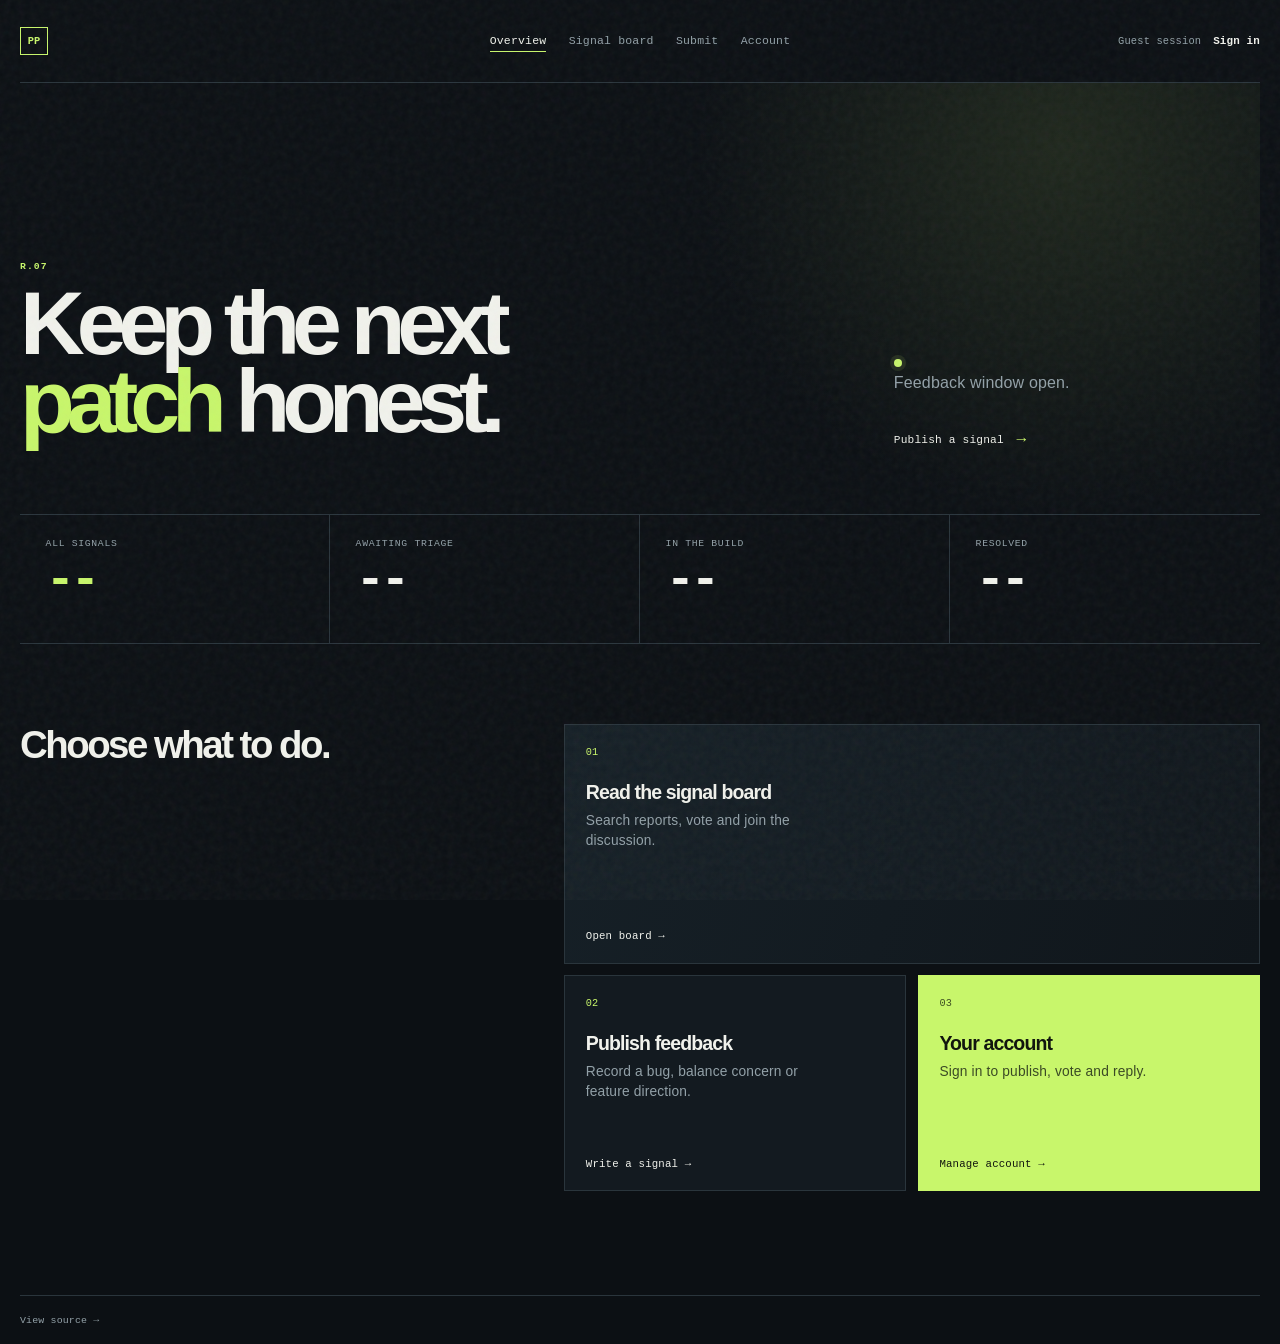
==== commit c6a55b48: "Reduce interface copy and branding" ====
--- a/frontend/index.html
+++ b/frontend/index.html
@@ -1,13 +1,13 @@
 <!doctype html>
 <html lang="en" data-page="overview">
-<head><meta charset="utf-8"><meta name="viewport" content="width=device-width, initial-scale=1"><meta name="description" content="PlayPulse player feedback workspace."><meta name="theme-color" content="#0c1014"><title>PlayPulse | overview</title><link rel="stylesheet" href="app.css"></head>
+<head><meta charset="utf-8"><meta name="viewport" content="width=device-width, initial-scale=1"><meta name="description" content="A player feedback workspace."><meta name="theme-color" content="#0c1014"><title>Overview</title><link rel="stylesheet" href="app.css"></head>
 <body>
   <a class="skip" href="#main">Skip to main content</a>
-  <header class="site-header"><a class="brand" href="index.html"><span>PP</span>playpulse<small>release signals</small></a><nav aria-label="Primary"><a class="active" href="index.html">Overview</a><a href="board.html">Signal board</a><a href="submit.html">Submit</a><a href="account.html">Account</a></nav><div class="session"><span id="session-name">Guest session</span><a id="account-link" href="account.html">Sign in</a><button id="signout" class="text-button" hidden type="button">Sign out</button></div></header>
+  <header class="site-header"><a class="brand" href="index.html" aria-label="Overview"><span>PP</span></a><nav aria-label="Primary"><a class="active" href="index.html">Overview</a><a href="board.html">Signal board</a><a href="submit.html">Submit</a><a href="account.html">Account</a></nav><div class="session"><span id="session-name">Guest session</span><a id="account-link" href="account.html">Sign in</a><button id="signout" class="text-button" hidden type="button">Sign out</button></div></header>
   <main id="main" class="page page-overview">
-    <section class="overview-hero"><div><p class="eyebrow">R.07 / player loop</p><h1>Keep the next <em>patch</em> honest.</h1></div><div class="hero-note"><span class="live-dot"></span><p>Feedback window is open. Bring the player signal into one visible release loop.</p><a class="arrow-link" href="submit.html">Publish a signal <b>→</b></a></div></section>
+    <section class="overview-hero"><div><p class="eyebrow">R.07</p><h1>Keep the next <em>patch</em> honest.</h1></div><div class="hero-note"><span class="live-dot"></span><p>Feedback window open.</p><a class="arrow-link" href="submit.html">Publish a signal <b>&rarr;</b></a></div></section>
     <section class="metrics" aria-label="Feedback summary"><div><span>All signals</span><strong id="metric-total">--</strong></div><div><span>Awaiting triage</span><strong id="metric-reported">--</strong></div><div><span>In the build</span><strong id="metric-progress">--</strong></div><div><span>Resolved</span><strong id="metric-fixed">--</strong></div></section>
-    <section class="start-here"><div class="section-intro"><p class="eyebrow">Release workspace</p><h2>Choose the work in front of you.</h2><p>Each part of PlayPulse has its own page, so reviewing reports, adding feedback and managing an account never compete for the same screen.</p></div><div class="action-grid"><a class="action action-wide" href="board.html"><span class="action-index">01</span><h3>Read the signal board</h3><p>Search reports, sort by momentum, vote and join the discussion.</p><b>Open board →</b></a><a class="action" href="submit.html"><span class="action-index">02</span><h3>Publish feedback</h3><p>Record a bug, balance concern or feature direction with context.</p><b>Write a signal →</b></a><a class="action action-acid" href="account.html"><span class="action-index">03</span><h3>Your player account</h3><p>Sign in to publish, vote and leave useful replies.</p><b>Manage account →</b></a></div></section>
+    <section class="start-here"><div class="section-intro"><h2>Choose what to do.</h2></div><div class="action-grid"><a class="action action-wide" href="board.html"><span class="action-index">01</span><h3>Read the signal board</h3><p>Search reports, vote and join the discussion.</p><b>Open board &rarr;</b></a><a class="action" href="submit.html"><span class="action-index">02</span><h3>Publish feedback</h3><p>Record a bug, balance concern or feature direction.</p><b>Write a signal &rarr;</b></a><a class="action action-acid" href="account.html"><span class="action-index">03</span><h3>Your account</h3><p>Sign in to publish, vote and reply.</p><b>Manage account &rarr;</b></a></div></section>
   </main>
-  <footer><span>PlayPulse / INFS3208 cloud computing project</span><a href="https://github.com/wwenqqq/playpulse" target="_blank" rel="noreferrer">View source ↗</a></footer><script src="app.js"></script>
+  <footer><a href="https://github.com/wwenqqq/playpulse" target="_blank" rel="noreferrer">View source &rarr;</a></footer><script src="app.js"></script>
 </body></html>
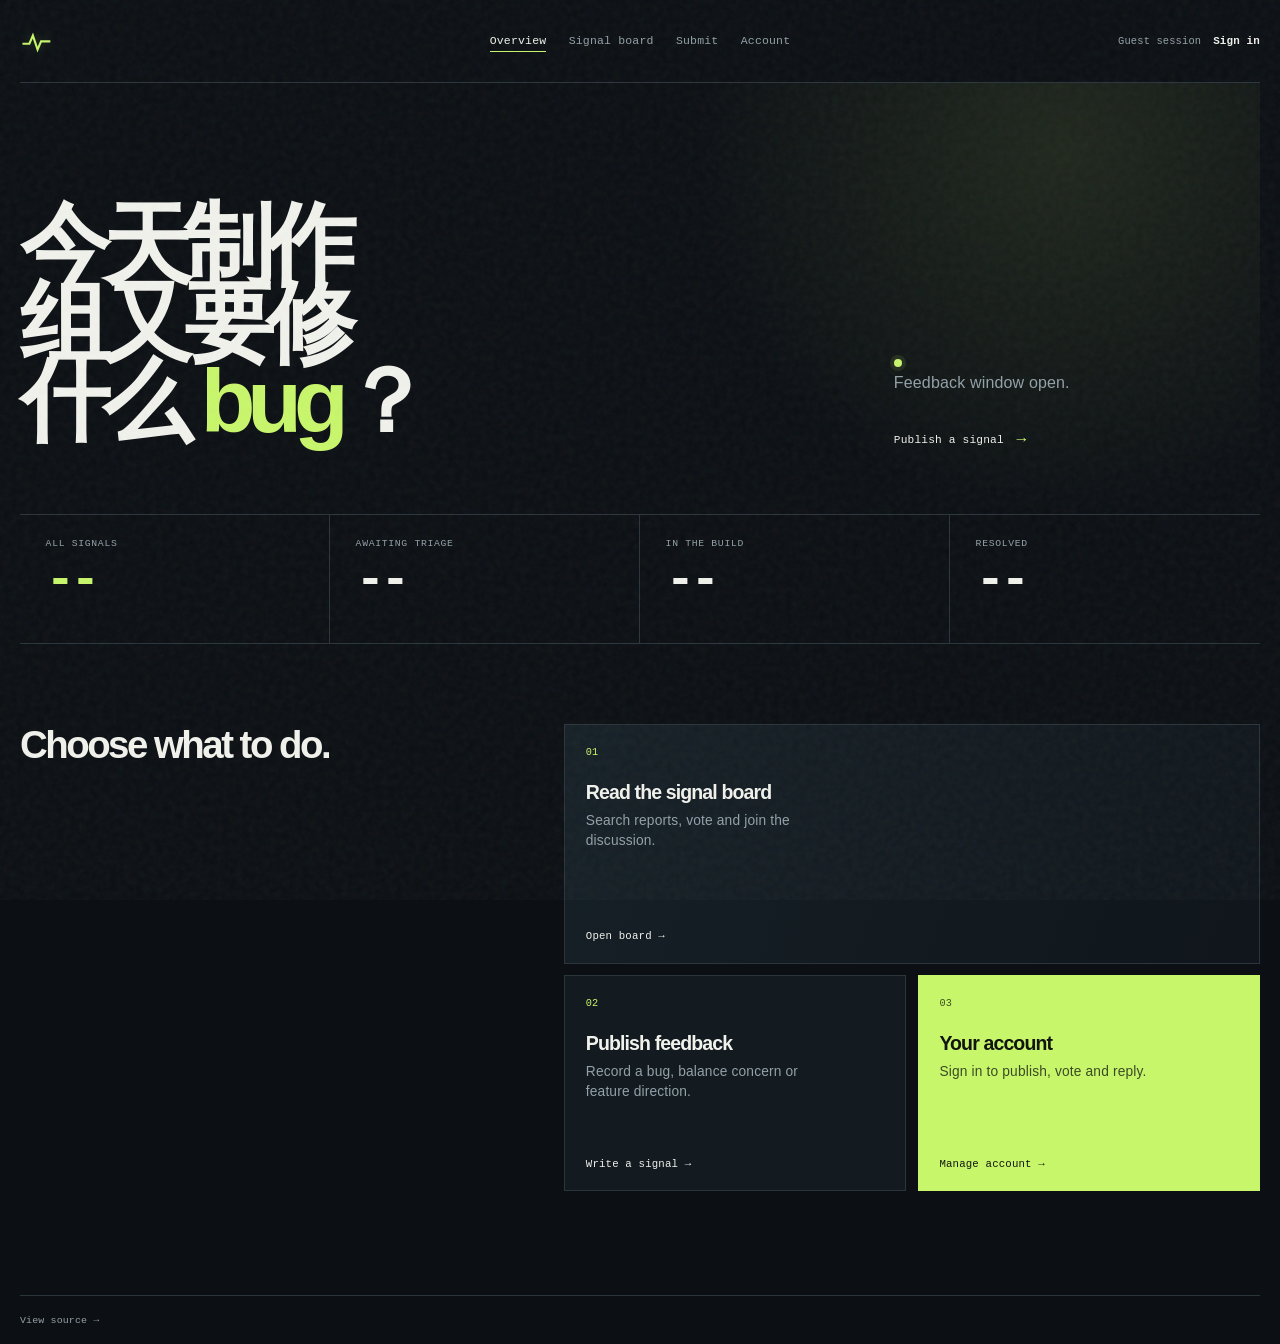
==== commit f48b2b85: "Refine PlayPulse branding and feedback metadata" ====
--- a/frontend/index.html
+++ b/frontend/index.html
@@ -1,13 +1,13 @@
 <!doctype html>
 <html lang="en" data-page="overview">
-<head><meta charset="utf-8"><meta name="viewport" content="width=device-width, initial-scale=1"><meta name="description" content="A player feedback workspace."><meta name="theme-color" content="#0c1014"><title>Overview</title><link rel="stylesheet" href="app.css"></head>
+<head><meta charset="utf-8"><meta name="viewport" content="width=device-width, initial-scale=1"><meta name="description" content="A player feedback workspace."><meta name="theme-color" content="#0c1014"><title>Overview</title><link rel="stylesheet" href="app.css"><link rel="stylesheet" href="brand.css"></head>
 <body>
   <a class="skip" href="#main">Skip to main content</a>
-  <header class="site-header"><a class="brand" href="index.html" aria-label="Overview"><span>PP</span></a><nav aria-label="Primary"><a class="active" href="index.html">Overview</a><a href="board.html">Signal board</a><a href="submit.html">Submit</a><a href="account.html">Account</a></nav><div class="session"><span id="session-name">Guest session</span><a id="account-link" href="account.html">Sign in</a><button id="signout" class="text-button" hidden type="button">Sign out</button></div></header>
+  <header class="site-header"><a class="brand" href="index.html" aria-label="PlayPulse overview"><svg class="brand-mark" viewBox="0 0 28 28" aria-hidden="true"><path d="M3 16h5l3-7 4 12 3-7h7"/></svg></a><nav aria-label="Primary"><a class="active" href="index.html">Overview</a><a href="board.html">Signal board</a><a href="submit.html">Submit</a><a href="account.html">Account</a></nav><div class="session"><span id="session-name">Guest session</span><a id="account-link" href="account.html">Sign in</a><button id="signout" class="text-button" hidden type="button">Sign out</button></div></header>
   <main id="main" class="page page-overview">
-    <section class="overview-hero"><div><p class="eyebrow">R.07</p><h1>Keep the next <em>patch</em> honest.</h1></div><div class="hero-note"><span class="live-dot"></span><p>Feedback window open.</p><a class="arrow-link" href="submit.html">Publish a signal <b>&rarr;</b></a></div></section>
+    <section class="overview-hero"><div><h1>今天制作组又要修什么 <em>bug</em>？</h1></div><div class="hero-note"><span class="live-dot"></span><p>Feedback window open.</p><a class="arrow-link" href="submit.html">Publish a signal <b>&rarr;</b></a></div></section>
     <section class="metrics" aria-label="Feedback summary"><div><span>All signals</span><strong id="metric-total">--</strong></div><div><span>Awaiting triage</span><strong id="metric-reported">--</strong></div><div><span>In the build</span><strong id="metric-progress">--</strong></div><div><span>Resolved</span><strong id="metric-fixed">--</strong></div></section>
     <section class="start-here"><div class="section-intro"><h2>Choose what to do.</h2></div><div class="action-grid"><a class="action action-wide" href="board.html"><span class="action-index">01</span><h3>Read the signal board</h3><p>Search reports, vote and join the discussion.</p><b>Open board &rarr;</b></a><a class="action" href="submit.html"><span class="action-index">02</span><h3>Publish feedback</h3><p>Record a bug, balance concern or feature direction.</p><b>Write a signal &rarr;</b></a><a class="action action-acid" href="account.html"><span class="action-index">03</span><h3>Your account</h3><p>Sign in to publish, vote and reply.</p><b>Manage account &rarr;</b></a></div></section>
   </main>
-  <footer><a href="https://github.com/wwenqqq/playpulse" target="_blank" rel="noreferrer">View source &rarr;</a></footer><script src="app.js"></script>
+  <footer><a href="https://github.com/wwenqqq/playpulse" target="_blank" rel="noreferrer">View source &rarr;</a></footer><script src="app.js?v=2"></script>
 </body></html>
--- a/frontend/brand.css
+++ b/frontend/brand.css
@@ -0,0 +1,3 @@
+.brand{gap:0;color:var(--acid)}
+.brand-mark{width:2.05rem;height:2.05rem;overflow:visible;fill:none;stroke:currentColor;stroke-width:1.8;stroke-linecap:square;stroke-linejoin:miter;filter:drop-shadow(0 0 .35rem rgba(200,246,107,.18));transition:transform .2s,color .2s}
+.brand:hover .brand-mark{color:#e1ff9d;transform:translateX(2px)}
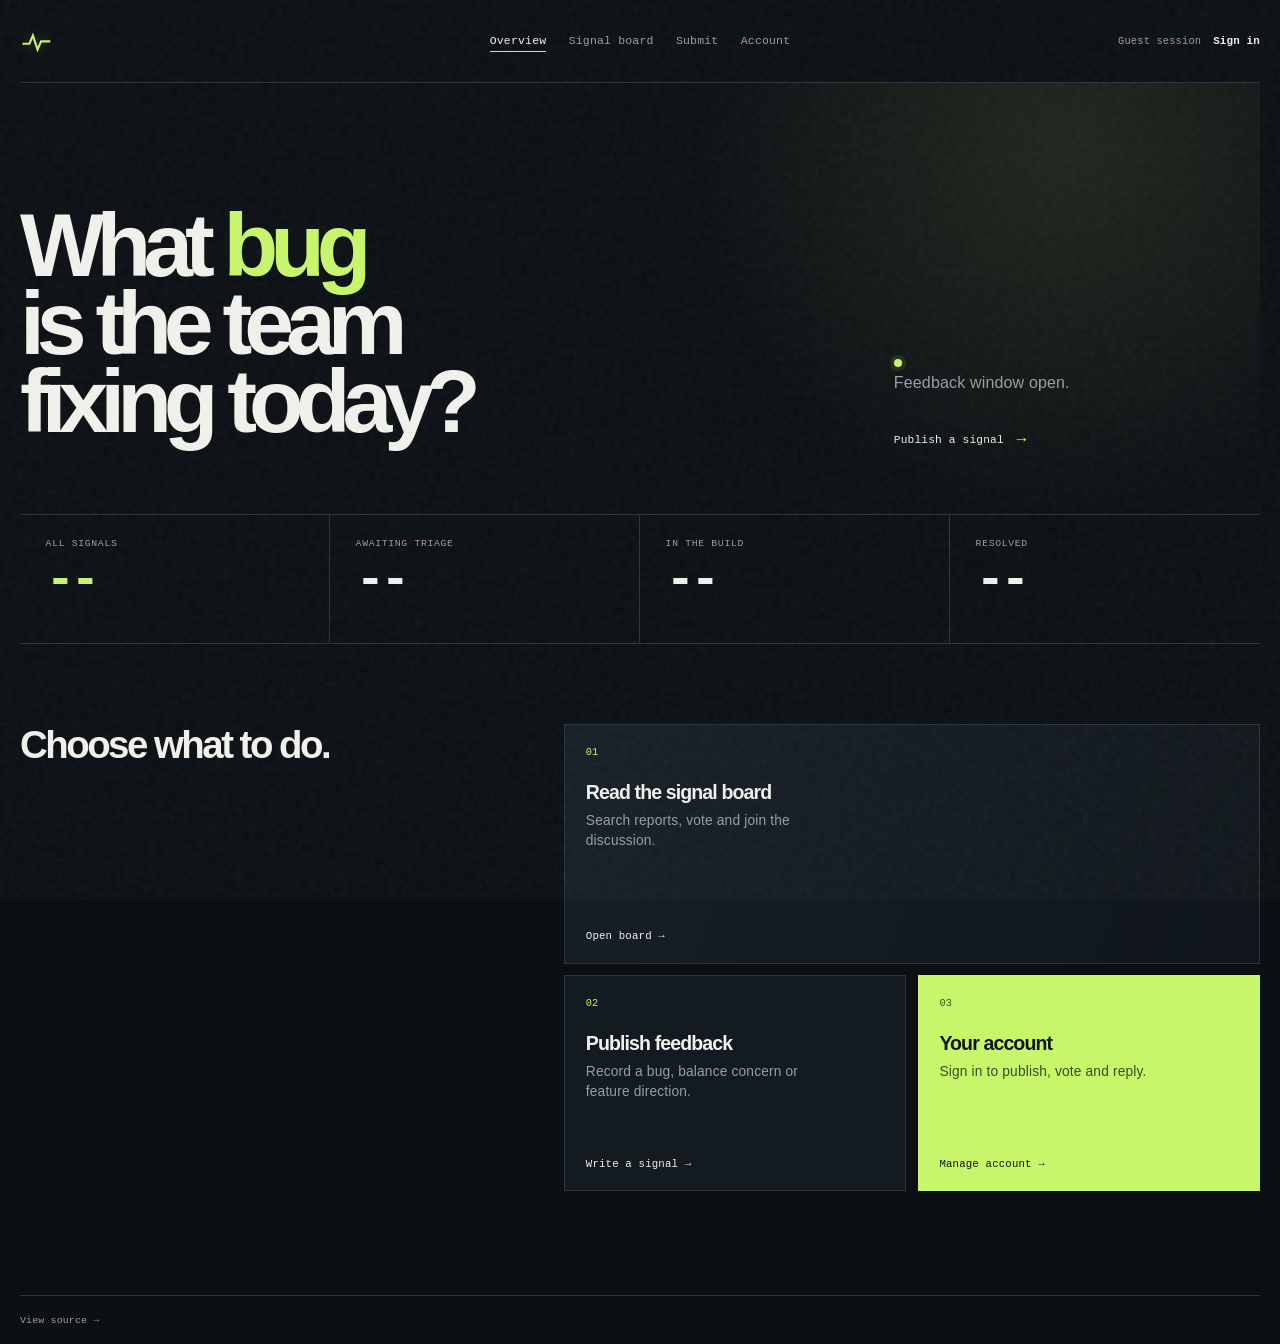
==== commit e05f1cf2: "Use English overview headline" ====
--- a/frontend/index.html
+++ b/frontend/index.html
@@ -5,7 +5,7 @@
   <a class="skip" href="#main">Skip to main content</a>
   <header class="site-header"><a class="brand" href="index.html" aria-label="PlayPulse overview"><svg class="brand-mark" viewBox="0 0 28 28" aria-hidden="true"><path d="M3 16h5l3-7 4 12 3-7h7"/></svg></a><nav aria-label="Primary"><a class="active" href="index.html">Overview</a><a href="board.html">Signal board</a><a href="submit.html">Submit</a><a href="account.html">Account</a></nav><div class="session"><span id="session-name">Guest session</span><a id="account-link" href="account.html">Sign in</a><button id="signout" class="text-button" hidden type="button">Sign out</button></div></header>
   <main id="main" class="page page-overview">
-    <section class="overview-hero"><div><h1>今天制作组又要修什么 <em>bug</em>？</h1></div><div class="hero-note"><span class="live-dot"></span><p>Feedback window open.</p><a class="arrow-link" href="submit.html">Publish a signal <b>&rarr;</b></a></div></section>
+    <section class="overview-hero"><div><h1>What <em>bug</em> is the team fixing today?</h1></div><div class="hero-note"><span class="live-dot"></span><p>Feedback window open.</p><a class="arrow-link" href="submit.html">Publish a signal <b>&rarr;</b></a></div></section>
     <section class="metrics" aria-label="Feedback summary"><div><span>All signals</span><strong id="metric-total">--</strong></div><div><span>Awaiting triage</span><strong id="metric-reported">--</strong></div><div><span>In the build</span><strong id="metric-progress">--</strong></div><div><span>Resolved</span><strong id="metric-fixed">--</strong></div></section>
     <section class="start-here"><div class="section-intro"><h2>Choose what to do.</h2></div><div class="action-grid"><a class="action action-wide" href="board.html"><span class="action-index">01</span><h3>Read the signal board</h3><p>Search reports, vote and join the discussion.</p><b>Open board &rarr;</b></a><a class="action" href="submit.html"><span class="action-index">02</span><h3>Publish feedback</h3><p>Record a bug, balance concern or feature direction.</p><b>Write a signal &rarr;</b></a><a class="action action-acid" href="account.html"><span class="action-index">03</span><h3>Your account</h3><p>Sign in to publish, vote and reply.</p><b>Manage account &rarr;</b></a></div></section>
   </main>
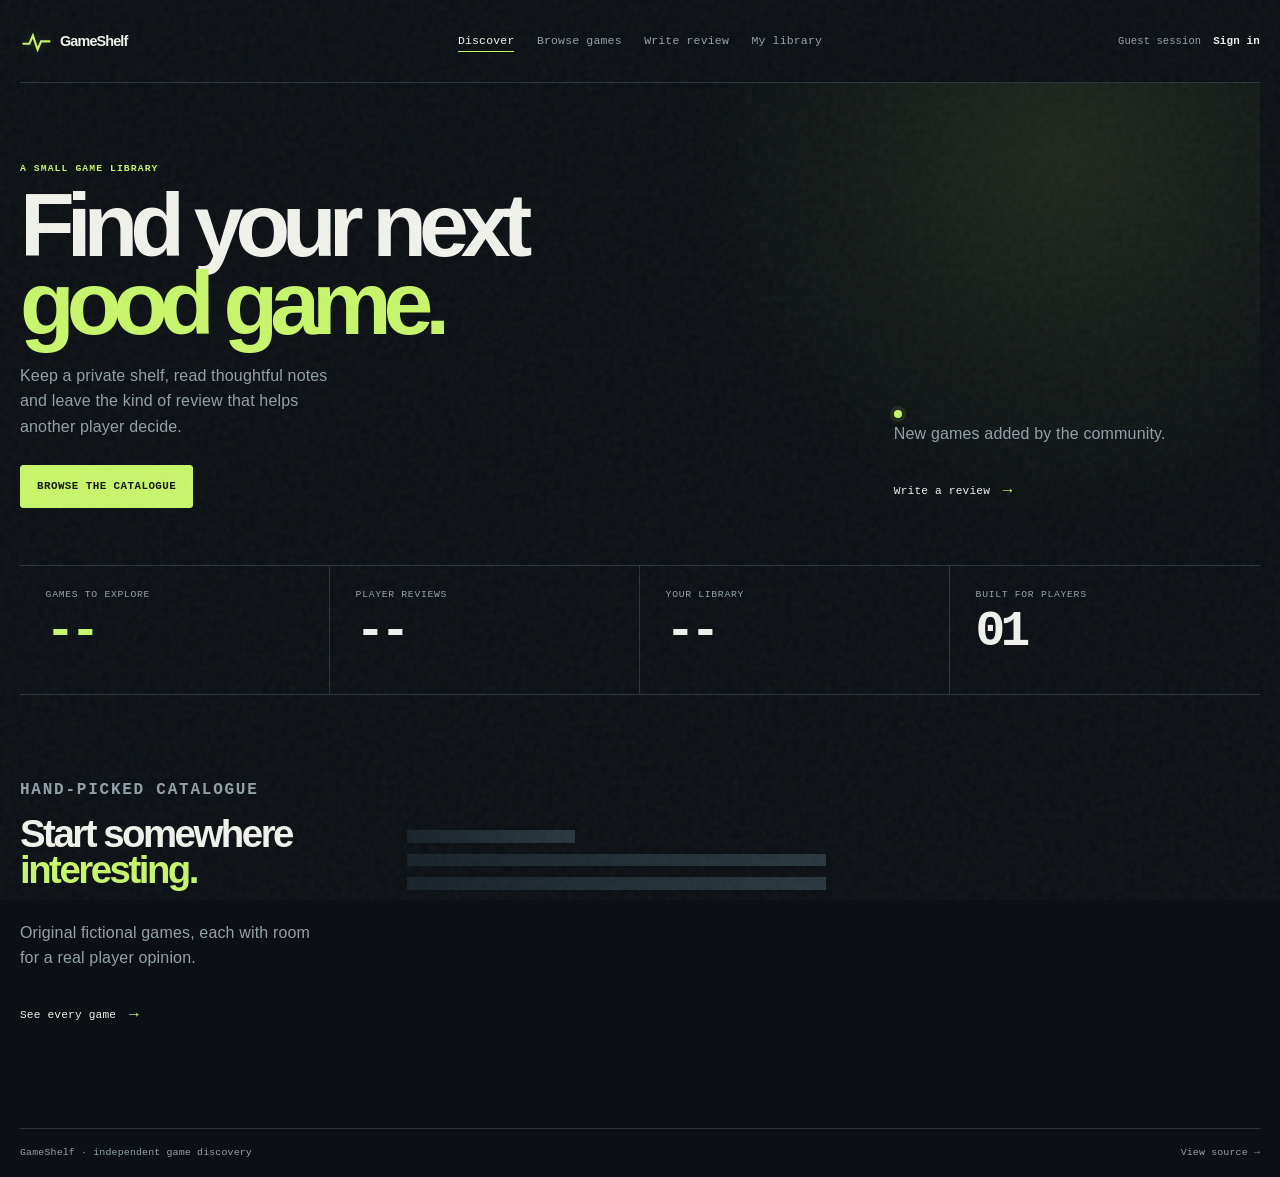
==== commit ce88d891: "Transform PlayPulse into GameShelf" ====
--- a/frontend/index.html
+++ b/frontend/index.html
@@ -1,13 +1,13 @@
 <!doctype html>
 <html lang="en" data-page="overview">
-<head><meta charset="utf-8"><meta name="viewport" content="width=device-width, initial-scale=1"><meta name="description" content="A player feedback workspace."><meta name="theme-color" content="#0c1014"><title>Overview</title><link rel="stylesheet" href="app.css"><link rel="stylesheet" href="brand.css"></head>
+<head><meta charset="utf-8"><meta name="viewport" content="width=device-width, initial-scale=1"><meta name="description" content="A considered game library for players who want to keep track and talk about what they play."><meta name="theme-color" content="#0c1014"><title>GameShelf · Your next great game</title><link rel="stylesheet" href="app.css"><link rel="stylesheet" href="brand.css"><link rel="stylesheet" href="game.css"></head>
 <body>
   <a class="skip" href="#main">Skip to main content</a>
-  <header class="site-header"><a class="brand" href="index.html" aria-label="PlayPulse overview"><svg class="brand-mark" viewBox="0 0 28 28" aria-hidden="true"><path d="M3 16h5l3-7 4 12 3-7h7"/></svg></a><nav aria-label="Primary"><a class="active" href="index.html">Overview</a><a href="board.html">Signal board</a><a href="submit.html">Submit</a><a href="account.html">Account</a></nav><div class="session"><span id="session-name">Guest session</span><a id="account-link" href="account.html">Sign in</a><button id="signout" class="text-button" hidden type="button">Sign out</button></div></header>
+  <header class="site-header"><a class="brand" href="index.html" aria-label="GameShelf home"><svg class="brand-mark" viewBox="0 0 28 28" aria-hidden="true"><path d="M3 16h5l3-7 4 12 3-7h7"/></svg><span>GameShelf</span></a><nav aria-label="Primary"><a class="active" href="index.html">Discover</a><a href="board.html">Browse games</a><a href="submit.html">Write review</a><a href="account.html">My library</a></nav><div class="session"><span id="session-name">Guest session</span><a id="account-link" href="account.html">Sign in</a><button id="signout" class="text-button" hidden type="button">Sign out</button></div></header>
   <main id="main" class="page page-overview">
-    <section class="overview-hero"><div><h1>What <em>bug</em> is the team fixing today?</h1></div><div class="hero-note"><span class="live-dot"></span><p>Feedback window open.</p><a class="arrow-link" href="submit.html">Publish a signal <b>&rarr;</b></a></div></section>
-    <section class="metrics" aria-label="Feedback summary"><div><span>All signals</span><strong id="metric-total">--</strong></div><div><span>Awaiting triage</span><strong id="metric-reported">--</strong></div><div><span>In the build</span><strong id="metric-progress">--</strong></div><div><span>Resolved</span><strong id="metric-fixed">--</strong></div></section>
-    <section class="start-here"><div class="section-intro"><h2>Choose what to do.</h2></div><div class="action-grid"><a class="action action-wide" href="board.html"><span class="action-index">01</span><h3>Read the signal board</h3><p>Search reports, vote and join the discussion.</p><b>Open board &rarr;</b></a><a class="action" href="submit.html"><span class="action-index">02</span><h3>Publish feedback</h3><p>Record a bug, balance concern or feature direction.</p><b>Write a signal &rarr;</b></a><a class="action action-acid" href="account.html"><span class="action-index">03</span><h3>Your account</h3><p>Sign in to publish, vote and reply.</p><b>Manage account &rarr;</b></a></div></section>
+    <section class="overview-hero"><div><p class="eyebrow">A small game library</p><h1>Find your next <em>good game.</em></h1><p class="hero-copy">Keep a private shelf, read thoughtful notes and leave the kind of review that helps another player decide.</p><a class="button hero-button" href="board.html">Browse the catalogue</a></div><div class="hero-note"><span class="live-dot"></span><p>New games added by the community.</p><a class="arrow-link" href="submit.html">Write a review <b>&rarr;</b></a></div></section>
+    <section class="metrics" aria-label="GameShelf summary"><div><span>Games to explore</span><strong id="metric-games">--</strong></div><div><span>Player reviews</span><strong id="metric-reviews">--</strong></div><div><span>Your library</span><strong id="metric-library">--</strong></div><div><span>Built for players</span><strong>01</strong></div></section>
+    <section class="featured-section"><div class="section-intro"><p class="eyebrow">Hand-picked catalogue</p><h2>Start somewhere <em>interesting.</em></h2><p>Original fictional games, each with room for a real player opinion.</p><a class="arrow-link" href="board.html">See every game <b>&rarr;</b></a></div><div id="featured-games" class="game-grid featured-grid" aria-live="polite"><div class="skeleton"><i></i><i></i><i></i></div></div></section>
   </main>
-  <footer><a href="https://github.com/wwenqqq/playpulse" target="_blank" rel="noreferrer">View source &rarr;</a></footer><script src="app.js?v=2"></script>
+  <footer><span>GameShelf · independent game discovery</span><a href="https://github.com/wwenqqq/playpulse" target="_blank" rel="noreferrer">View source &rarr;</a></footer><script src="app.js?v=3"></script>
 </body></html>
--- a/frontend/game.css
+++ b/frontend/game.css
@@ -0,0 +1,4 @@
+/* GameShelf's domain-specific layer. Existing app.css keeps shared forms and accessibility states. */
+.brand{gap:.45rem}.brand span{border:0;width:auto;height:auto;color:var(--text);font:700 .9rem var(--sans);letter-spacing:-.06em}.hero-copy{max-width:37ch;margin:1.25rem 0 0;color:var(--muted);font-size:1rem;line-height:1.6}.hero-button{display:inline-flex;align-items:center;margin-top:1.6rem;text-decoration:none}.featured-section,.reviews-section{display:grid;grid-template-columns:minmax(14rem,.55fr) minmax(0,1.45fr);gap:4rem;padding:5rem 0 6.5rem}.featured-grid{padding-top:.2rem}.game-grid{display:grid;grid-template-columns:repeat(2,minmax(0,1fr));gap:1rem;padding:1.5rem 0 4rem}.game-card{display:grid;grid-template-columns:8.2rem minmax(0,1fr);min-height:15rem;border:1px solid var(--line);background:rgba(19,26,32,.9);transition:border-color .2s,transform .25s,background .2s}.game-card:hover{border-color:var(--acid-soft);background:var(--panel-2);transform:translateY(-3px)}.game-art{display:grid;min-height:11rem;place-items:end start;padding:1rem;overflow:hidden;background:var(--panel);color:#10150f;position:relative;isolation:isolate}.game-art:before,.game-art:after{content:"";position:absolute;z-index:-1;border-radius:50%;filter:blur(1px)}.game-art:before{width:10rem;height:10rem;right:-4rem;top:-2rem;background:rgba(255,255,255,.45)}.game-art:after{width:8rem;height:8rem;left:-3rem;bottom:-4rem;background:rgba(6,13,18,.48)}.game-art span{font:700 2.2rem/.78 var(--sans);letter-spacing:-.14em}.game-art.compact{width:3.5rem;min-height:4rem;padding:.45rem}.game-art.compact span{font-size:1.05rem}.tone-lime{background:linear-gradient(140deg,#c8f66b,#6a8b47)}.tone-amber{background:linear-gradient(140deg,#ffc86b,#aa6734)}.tone-violet{background:linear-gradient(140deg,#e8c7ff,#72538e)}.tone-cyan{background:linear-gradient(140deg,#81e0df,#397987)}.tone-rose{background:linear-gradient(140deg,#f5b8c9,#9d536b)}.tone-ice{background:linear-gradient(140deg,#d6f1ff,#55819c)}.game-card-copy{display:flex;flex-direction:column;padding:1.1rem}.game-card-copy .eyebrow{margin-bottom:.7rem;color:var(--acid-soft)}.game-card h3{margin-bottom:.5rem}.game-card p:not(.eyebrow){color:var(--muted);font-size:.84rem;line-height:1.5}.game-card-bottom{display:flex;align-items:center;justify-content:space-between;gap:.6rem;margin-top:auto}.game-card-bottom .arrow-link{margin:0}.library-button{padding:.35rem 0;border:0;border-bottom:1px solid var(--line);color:var(--acid);background:transparent;font:.63rem var(--mono);transition:border-color .2s,color .2s}.library-button:hover{border-color:var(--acid);color:#e2ff9e}.page-game{padding-top:3rem}.game-hero{display:grid;grid-template-columns:minmax(12rem,.55fr) minmax(0,1fr);gap:3rem;align-items:center;min-height:25rem;padding:2rem 0 4rem;border-bottom:1px solid var(--line)}.game-hero>.game-art{min-height:21rem}.game-hero h1{margin:.2rem 0 1rem;max-width:10ch}.game-hero>div>p:not(.eyebrow):not(.form-message){max-width:42ch;color:var(--muted);font-size:1rem;line-height:1.6}.game-actions{display:flex;flex-wrap:wrap;align-items:center;gap:.65rem;margin-top:1.5rem}.game-actions .arrow-link{margin:0 .4rem}.review{display:grid;grid-template-columns:12rem minmax(0,1fr);gap:1rem;padding:1.4rem 0;border-top:1px solid var(--line)}.review-game{display:flex;gap:.75rem;align-items:flex-start}.review-game>a,.review-game a{color:var(--text);font:.72rem var(--mono);text-decoration:none}.review-game span{display:block;margin-top:.35rem;color:var(--acid-soft);font:.56rem var(--mono);letter-spacing:.07em}.review-copy h3{margin-bottom:.45rem}.review-copy>p{margin-bottom:.8rem;color:#b7c1c5;font-size:.88rem;line-height:1.55}.review-meta{display:flex;flex-wrap:wrap;gap:.7rem;align-items:center;color:var(--muted);font:.62rem var(--mono)}.library-list{border-top:1px solid var(--line);margin:1rem 0 2rem}.library-row{display:grid;grid-template-columns:3.5rem minmax(0,1fr) auto;gap:.8rem;align-items:center;padding:.9rem 0;border-bottom:1px solid var(--line)}.library-row .eyebrow{margin:0 0 .25rem}.library-row h3{margin:0 0 .2rem}.library-row p:not(.eyebrow){margin:0;color:var(--muted);font-size:.8rem}.library-row .arrow-link{margin:0}.library-heading{padding-top:1.2rem;border-top:1px solid var(--line)}.filter-grid{grid-template-columns:minmax(13rem,1fr) auto}.page-heading>p{margin-bottom:0}.page-heading h1 em,.section-intro h2 em{color:var(--acid);font-style:normal}
+@media(max-width:780px){.featured-section,.reviews-section{grid-template-columns:1fr;gap:1.8rem;padding:3.5rem 0 4.5rem}.game-grid{grid-template-columns:1fr;padding-bottom:3rem}.game-hero{grid-template-columns:1fr;gap:1.5rem;padding-top:1rem}.game-hero>.game-art{min-height:17rem}.review{grid-template-columns:1fr;gap:.8rem}.review-game{align-items:center}.game-card{grid-template-columns:6.8rem minmax(0,1fr)}.game-card .game-art{min-height:100%}}
+@media(max-width:480px){.brand span{font-size:.82rem}.game-card{grid-template-columns:1fr}.game-card>.game-art{min-height:9rem}.game-card-copy{min-height:13rem}.library-row{grid-template-columns:3.5rem minmax(0,1fr)}.library-row .arrow-link{grid-column:2}.game-actions{align-items:stretch}.game-actions .button{flex:1}.filter-grid{grid-template-columns:1fr}.filter-grid .button{width:100%}}
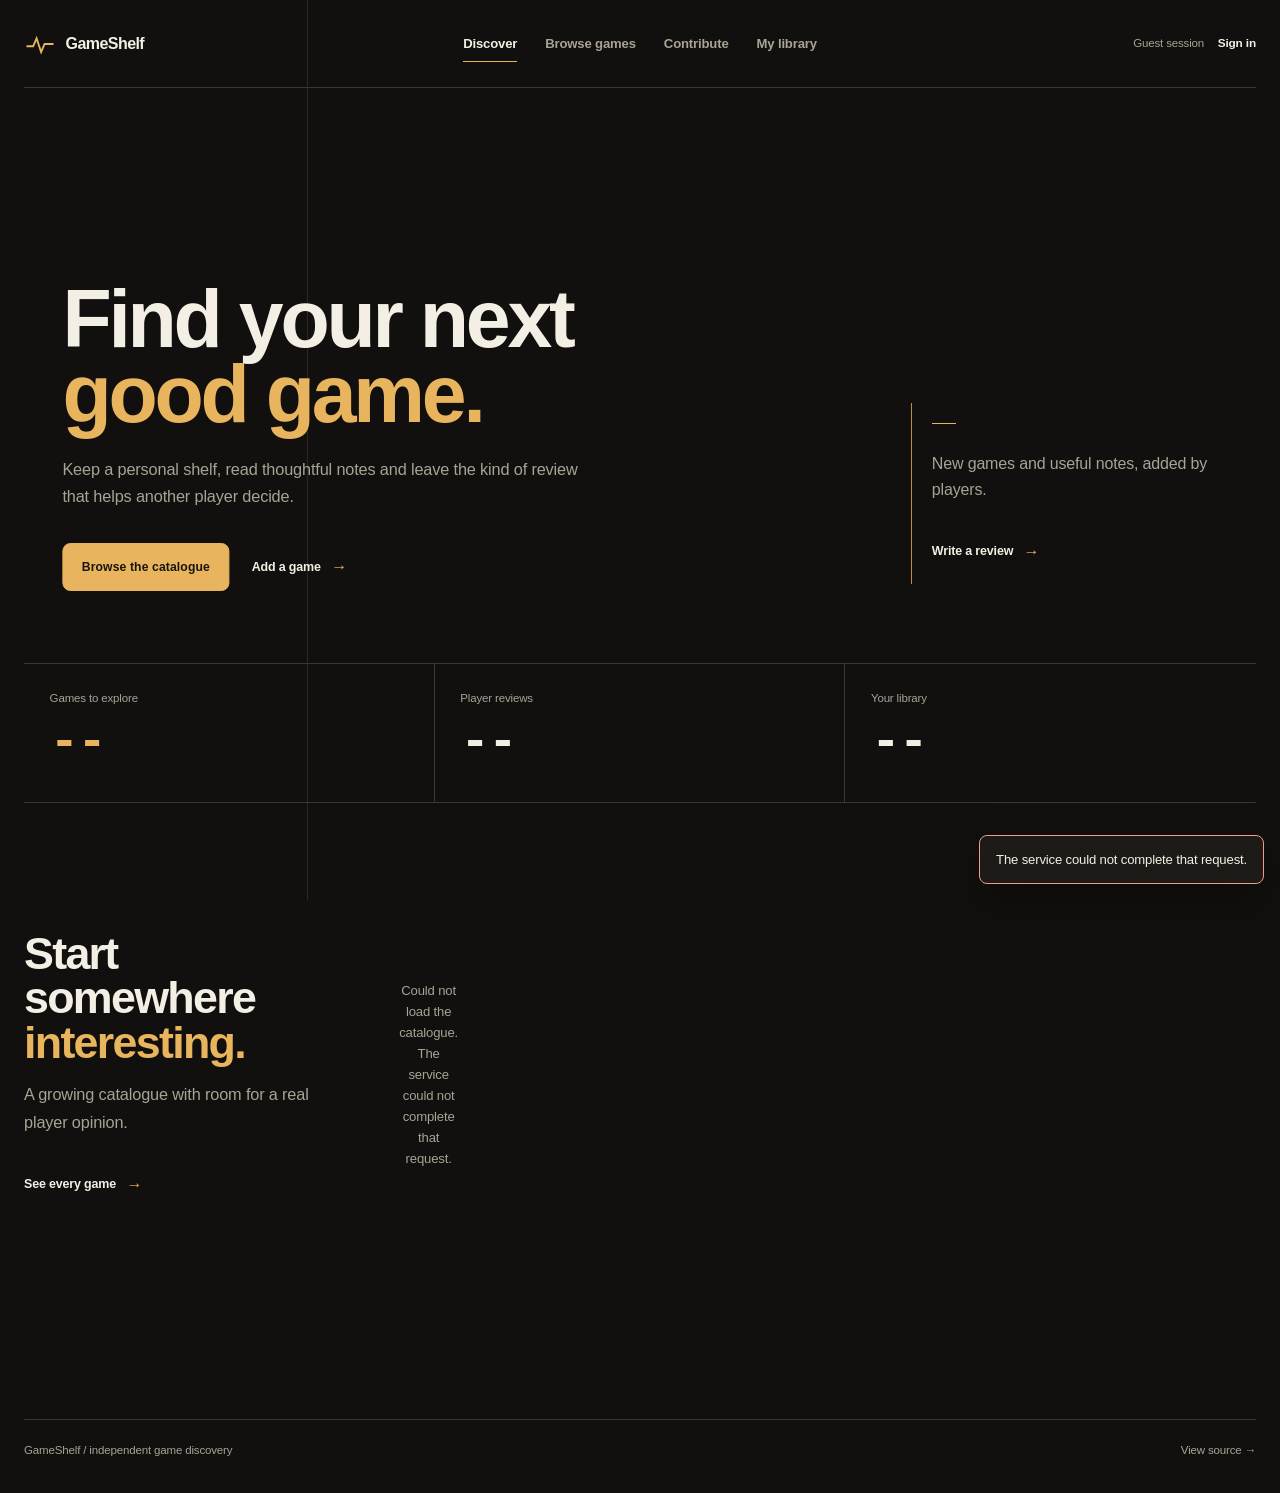
==== commit 54c30565: "Complete GameShelf Type I project" ====
--- a/frontend/index.html
+++ b/frontend/index.html
@@ -1,13 +1,26 @@
 <!doctype html>
 <html lang="en" data-page="overview">
-<head><meta charset="utf-8"><meta name="viewport" content="width=device-width, initial-scale=1"><meta name="description" content="A considered game library for players who want to keep track and talk about what they play."><meta name="theme-color" content="#0c1014"><title>GameShelf · Your next great game</title><link rel="stylesheet" href="app.css"><link rel="stylesheet" href="brand.css"><link rel="stylesheet" href="game.css"></head>
+<head>
+  <meta charset="utf-8">
+  <meta name="viewport" content="width=device-width, initial-scale=1">
+  <meta name="description" content="A considered game library for players who want to keep track and talk about what they play.">
+  <meta name="theme-color" content="#11100e">
+  <title>GameShelf / Your next great game</title>
+  <link rel="stylesheet" href="app.css"><link rel="stylesheet" href="brand.css"><link rel="stylesheet" href="game.css">
+</head>
 <body>
   <a class="skip" href="#main">Skip to main content</a>
-  <header class="site-header"><a class="brand" href="index.html" aria-label="GameShelf home"><svg class="brand-mark" viewBox="0 0 28 28" aria-hidden="true"><path d="M3 16h5l3-7 4 12 3-7h7"/></svg><span>GameShelf</span></a><nav aria-label="Primary"><a class="active" href="index.html">Discover</a><a href="board.html">Browse games</a><a href="submit.html">Write review</a><a href="account.html">My library</a></nav><div class="session"><span id="session-name">Guest session</span><a id="account-link" href="account.html">Sign in</a><button id="signout" class="text-button" hidden type="button">Sign out</button></div></header>
+  <header class="site-header">
+    <a class="brand" href="index.html" aria-label="GameShelf home"><svg class="brand-mark" viewBox="0 0 28 28" aria-hidden="true"><path d="M3 16h5l3-7 4 12 3-7h7"/></svg><span>GameShelf</span></a>
+    <nav aria-label="Primary"><a class="active" aria-current="page" href="index.html">Discover</a><a href="board.html">Browse games</a><a href="submit.html">Contribute</a><a href="account.html">My library</a></nav>
+    <div class="session"><span id="session-name">Guest session</span><a id="account-link" href="account.html">Sign in</a><button id="signout" class="text-button" hidden type="button">Sign out</button></div>
+  </header>
   <main id="main" class="page page-overview">
-    <section class="overview-hero"><div><p class="eyebrow">A small game library</p><h1>Find your next <em>good game.</em></h1><p class="hero-copy">Keep a private shelf, read thoughtful notes and leave the kind of review that helps another player decide.</p><a class="button hero-button" href="board.html">Browse the catalogue</a></div><div class="hero-note"><span class="live-dot"></span><p>New games added by the community.</p><a class="arrow-link" href="submit.html">Write a review <b>&rarr;</b></a></div></section>
-    <section class="metrics" aria-label="GameShelf summary"><div><span>Games to explore</span><strong id="metric-games">--</strong></div><div><span>Player reviews</span><strong id="metric-reviews">--</strong></div><div><span>Your library</span><strong id="metric-library">--</strong></div><div><span>Built for players</span><strong>01</strong></div></section>
-    <section class="featured-section"><div class="section-intro"><p class="eyebrow">Hand-picked catalogue</p><h2>Start somewhere <em>interesting.</em></h2><p>Original fictional games, each with room for a real player opinion.</p><a class="arrow-link" href="board.html">See every game <b>&rarr;</b></a></div><div id="featured-games" class="game-grid featured-grid" aria-live="polite"><div class="skeleton"><i></i><i></i><i></i></div></div></section>
+    <section class="overview-hero"><div><h1>Find your next <em>good game.</em></h1><p class="hero-copy">Keep a personal shelf, read thoughtful notes and leave the kind of review that helps another player decide.</p><div class="hero-actions"><a class="button hero-button" href="board.html">Browse the catalogue</a><a class="arrow-link" href="submit.html">Add a game <b>&rarr;</b></a></div></div><div class="hero-note"><span class="live-dot"></span><p>New games and useful notes, added by players.</p><a class="arrow-link" href="submit.html?tab=review">Write a review <b>&rarr;</b></a></div></section>
+    <section class="metrics" aria-label="GameShelf summary"><div><span>Games to explore</span><strong id="metric-games">--</strong></div><div><span>Player reviews</span><strong id="metric-reviews">--</strong></div><div><span>Your library</span><strong id="metric-library">--</strong></div></section>
+    <section class="featured-section"><div class="section-intro"><h2>Start somewhere <em>interesting.</em></h2><p>A growing catalogue with room for a real player opinion.</p><a class="arrow-link" href="board.html">See every game <b>&rarr;</b></a></div><div id="featured-games" class="game-grid featured-grid" aria-live="polite"><div class="skeleton"><i></i><i></i><i></i><span class="sr-only">Loading games</span></div></div></section>
   </main>
-  <footer><span>GameShelf · independent game discovery</span><a href="https://github.com/wwenqqq/playpulse" target="_blank" rel="noreferrer">View source &rarr;</a></footer><script src="app.js?v=3"></script>
-</body></html>
+  <footer><span>GameShelf / independent game discovery</span><a href="https://github.com/wwenqqq/playpulse" target="_blank" rel="noreferrer">View source &rarr;</a></footer>
+  <script src="app.js?v=5"></script>
+</body>
+</html>
--- a/frontend/app.css
+++ b/frontend/app.css
@@ -1 +1,376 @@
-:root{--ink:#0c1014;--panel:#131a20;--panel-2:#182229;--line:#2a353c;--muted:#93a1a8;--text:#f1f2ec;--acid:#c8f66b;--acid-soft:#a4c95b;--danger:#ef8a75;--sans:Bahnschrift,"Arial Narrow","Segoe UI",sans-serif;--mono:"Cascadia Mono",Consolas,monospace}*{box-sizing:border-box}html{scroll-behavior:smooth}body{min-width:320px;margin:0;color:var(--text);background:var(--ink);font-family:var(--sans);letter-spacing:.01em}body:before{content:"";position:fixed;z-index:5;inset:0;pointer-events:none;opacity:.05;background-image:url("data:image/svg+xml,%3Csvg viewBox='0 0 160 160' xmlns='http://www.w3.org/2000/svg'%3E%3Cfilter id='n'%3E%3CfeTurbulence type='fractalNoise' baseFrequency='.85' numOctaves='4' stitchTiles='stitch'/%3E%3C/filter%3E%3Crect width='100%25' height='100%25' filter='url(%23n)'/%3E%3C/svg%3E")}button,input,textarea,select{font:inherit}button{cursor:pointer}a{color:inherit}a:focus-visible,button:focus-visible,input:focus-visible,textarea:focus-visible,select:focus-visible{outline:2px solid var(--acid);outline-offset:3px}.skip{position:absolute;z-index:20;top:0;left:-999px;padding:.75rem 1rem;color:var(--ink);background:var(--acid)}.skip:focus{top:1rem;left:1rem}.site-header,footer,.page{width:min(1280px,calc(100% - 2.5rem));margin:auto}.site-header{min-height:5.2rem;display:grid;grid-template-columns:1fr auto 1fr;align-items:center;border-bottom:1px solid var(--line)}.brand{display:inline-flex;align-items:center;gap:.55rem;font-size:1.3rem;font-weight:700;letter-spacing:-.06em;text-decoration:none}.brand span{display:grid;width:1.75rem;height:1.75rem;place-items:center;border:1px solid var(--acid);color:var(--acid);font:700 .65rem var(--mono);letter-spacing:0}.brand small{align-self:flex-end;margin:0 0 .19rem .12rem;color:var(--muted);font:500 .52rem var(--mono);letter-spacing:.08em;text-transform:uppercase}.site-header nav{display:flex;gap:1.4rem}.site-header nav a{padding:.25rem 0;border-bottom:1px solid transparent;color:var(--muted);font:.72rem var(--mono);text-decoration:none;transition:color .2s,border-color .2s}.site-header nav a:hover,.site-header nav a.active{border-color:var(--acid);color:var(--text)}.session{display:flex;justify-content:flex-end;align-items:center;gap:.75rem;color:var(--muted);font:.65rem var(--mono)}.session a,.text-button{border:0;color:var(--text);background:transparent;font:600 .68rem var(--mono);text-decoration:none}.text-button:hover,.session a:hover{color:var(--acid)}.page{min-height:calc(100dvh - 9.5rem)}.eyebrow{margin:0 0 .8rem;color:var(--acid);font:600 .61rem var(--mono);letter-spacing:.11em;text-transform:uppercase}h1,h2,h3,p{margin-top:0}h1{max-width:11ch;margin-bottom:1rem;font-size:clamp(3.1rem,7vw,6.8rem);font-weight:700;line-height:.87;letter-spacing:-.09em;text-wrap:balance}h1 em{color:var(--acid);font-style:normal}h2{font-size:clamp(1.8rem,3vw,3rem);line-height:.95;letter-spacing:-.065em}h3{font-size:1.22rem;line-height:1.08;letter-spacing:-.045em}.overview-hero{min-height:27rem;display:grid;grid-template-columns:minmax(0,1.15fr) minmax(17rem,.52fr);align-items:end;gap:4rem;padding:5rem 0 3.6rem;border-bottom:1px solid var(--line);background:radial-gradient(circle at 84% 15%,rgba(200,246,107,.1),transparent 23rem)}.hero-note{max-width:25rem;margin-bottom:.45rem}.hero-note p,.page-heading>p,.section-intro>p,.account-copy>p,.form-aside>p{max-width:35ch;color:var(--muted);font-size:1rem;line-height:1.55}.live-dot{display:inline-block;width:.5rem;height:.5rem;margin-right:.45rem;border-radius:50%;background:var(--acid);box-shadow:0 0 0 4px rgba(200,246,107,.1)}.arrow-link{display:inline-flex;gap:.8rem;align-items:center;margin-top:1.2rem;color:var(--text);font:.7rem var(--mono);text-decoration:none}.arrow-link b{color:var(--acid);font-size:1rem;transition:transform .2s}.arrow-link:hover b{transform:translateX(.25rem)}.metrics{display:grid;grid-template-columns:repeat(4,1fr);border-bottom:1px solid var(--line)}.metrics div{min-height:8rem;padding:1.4rem 1.6rem;border-right:1px solid var(--line)}.metrics div:last-child{border-right:0}.metrics span{display:block;color:var(--muted);font:.61rem var(--mono);letter-spacing:.07em;text-transform:uppercase}.metrics strong{display:block;margin-top:.82rem;color:var(--text);font:600 clamp(1.8rem,4vw,3.1rem)/.8 var(--mono);font-variant-numeric:tabular-nums;letter-spacing:-.1em}.metrics div:first-child strong{color:var(--acid)}.start-here{display:grid;grid-template-columns:minmax(0,.8fr) minmax(0,1.2fr);gap:5rem;padding:5rem 0 6.5rem}.section-intro{padding-top:.2rem}.action-grid{display:grid;grid-template-columns:repeat(2,minmax(0,1fr));gap:.7rem}.action{min-height:13.5rem;display:flex;flex-direction:column;padding:1.3rem;border:1px solid var(--line);background:var(--panel);text-decoration:none;transition:background .25s,transform .25s,border-color .25s}.action:hover{border-color:var(--acid-soft);background:var(--panel-2);transform:translateY(-3px)}.action-wide{grid-column:1/-1;min-height:15rem;background:linear-gradient(110deg,#162027,#10161b)}.action-acid{color:#11150e;background:var(--acid);border-color:var(--acid)}.action-acid:hover{background:#d7ff88;border-color:#d7ff88}.action-index{color:var(--acid);font:.64rem var(--mono)}.action-acid .action-index{color:#405223}.action h3{margin:1.5rem 0 .5rem}.action p{max-width:30ch;margin:0;color:var(--muted);font-size:.86rem;line-height:1.45}.action-acid p{color:#3b4a25}.action b{margin-top:auto;padding-top:1.3rem;font:.67rem var(--mono)}footer{display:flex;justify-content:space-between;gap:1rem;padding:1.15rem 0;border-top:1px solid var(--line);color:var(--muted);font:.62rem var(--mono)}footer a{text-decoration:none}footer a:hover{color:var(--acid)}.page-heading{padding:5rem 0 3rem;border-bottom:1px solid var(--line)}.page-heading h1{margin-bottom:1.2rem}.board-tools{display:flex;justify-content:space-between;align-items:end;gap:1rem;padding:1.25rem 0;border-bottom:1px solid var(--line)}.filter-grid{display:grid;grid-template-columns:minmax(13rem,1fr) 9rem 8rem auto;gap:.5rem;min-width:min(100%,45rem)}input,textarea,select{width:100%;border:1px solid var(--line);border-radius:3px;color:var(--text);background:#11181d;transition:border-color .2s,background .2s}input,select{min-height:2.65rem;padding:0 .78rem}textarea{min-height:10rem;padding:.78rem;line-height:1.55;resize:vertical}input::placeholder,textarea::placeholder{color:#75838a}input:hover,textarea:hover,select:hover{border-color:#53636b}input:focus,textarea:focus,select:focus{border-color:var(--acid);background:#151e23;outline:0}.button{min-height:2.65rem;padding:0 1rem;border:1px solid var(--acid);border-radius:3px;color:#11150d;background:var(--acid);font:700 .68rem var(--mono);letter-spacing:.04em;text-transform:uppercase;white-space:nowrap;transition:background .2s,transform .2s}.button:hover{background:#d7ff88;transform:translateY(-1px)}.button:active{transform:translateY(1px) scale(.98)}.button.secondary{color:var(--acid);background:transparent}.button.secondary:hover{color:#11150d;background:var(--acid)}.result-count{margin:0;color:var(--muted);font:.65rem var(--mono);white-space:nowrap}.feed{border-bottom:1px solid var(--line)}.report{padding:1.5rem 0 1.25rem;border-top:1px solid var(--line);animation:rise .4s both}.report:first-child{border-top:0}.report-top{display:flex;justify-content:space-between;gap:1rem;align-items:flex-start}.report h3{max-width:45rem;margin:0}.status{flex:none;padding:.27rem .45rem;border:1px solid rgba(200,246,107,.42);color:var(--acid);font:.56rem var(--mono);letter-spacing:.06em;text-transform:uppercase}.report p{max-width:65ch;margin:.62rem 0 .9rem;color:#b7c1c5;font-size:.9rem;line-height:1.55}.report-meta{display:flex;flex-wrap:wrap;align-items:center;gap:.7rem;color:var(--muted);font:.62rem var(--mono)}.report-meta b{color:var(--text);font-weight:500}.meta-dot{width:3px;height:3px;border-radius:50%;background:#68767c}.vote{min-height:2rem;padding:0 .6rem;border:1px solid var(--line);border-radius:3px;color:var(--text);background:transparent;font:.65rem var(--mono);transition:border-color .2s,color .2s,transform .2s}.vote:hover{border-color:var(--acid);color:var(--acid)}.vote:active{transform:scale(.97)}.discussion-toggle{padding:0;border:0;color:var(--muted);background:transparent;font:.65rem var(--mono)}.discussion-toggle:hover{color:var(--acid)}.discussion{display:none;margin-top:1rem;padding:1rem;border-left:2px solid var(--acid-soft);background:var(--panel)}.discussion.open{display:block}.comment{padding:.65rem 0;border-bottom:1px solid #27343a;color:#c1c9cb;font-size:.82rem;line-height:1.45}.comment:last-of-type{border:0}.comment small{display:block;margin-top:.25rem;color:var(--muted);font:.59rem var(--mono)}.comment-form{display:grid;grid-template-columns:1fr auto;gap:.5rem;margin-top:.8rem}.comment-form input,.comment-form .button{min-height:2.35rem}.skeleton{padding:1.3rem 0}.skeleton i{display:block;height:.8rem;margin:.65rem 0;background:linear-gradient(90deg,#172128,#29373e,#172128);background-size:200% 100%;animation:shimmer 1.2s infinite}.skeleton i:first-child{width:40%}.empty{min-height:14rem;display:grid;place-items:center;color:var(--muted);font:.75rem/1.5 var(--mono);text-align:center}.page-form,.page-account{display:grid;grid-template-columns:minmax(0,1fr) minmax(24rem,.8fr);gap:5rem;padding:5rem 0 6.5rem}.form-aside,.account-copy{padding-top:.3rem}.field-note{display:flex;gap:.7rem;align-items:baseline;max-width:25rem;padding:.75rem 0;border-bottom:1px solid var(--line);color:var(--muted);font-size:.8rem}.field-note span{color:var(--acid);font:.62rem var(--mono)}.field-note p{margin:0}.form-panel,.account-panel{align-self:start;padding:1.5rem;border:1px solid var(--line);background:var(--panel)}.field{margin-bottom:1rem}label{display:block;margin-bottom:.42rem;color:#c5ced0;font:.62rem var(--mono);letter-spacing:.06em;text-transform:uppercase}.form-row{display:grid;grid-template-columns:1fr 1fr;gap:.7rem}.form-message{min-height:1.2rem;margin:.95rem 0;color:var(--muted);font:.69rem/1.45 var(--mono)}.form-message.error{color:var(--danger)}.tab-row{display:flex;gap:1rem;margin-bottom:1.4rem;border-bottom:1px solid var(--line)}.tab-row button{padding:0 0 .65rem;border:0;border-bottom:1px solid transparent;color:var(--muted);background:transparent;font:.7rem var(--mono)}.tab-row button.active{border-color:var(--acid);color:var(--text)}.account-panel h2{margin-bottom:.7rem}.account-panel p{color:var(--muted);line-height:1.55}@keyframes rise{from{opacity:0;transform:translateY(8px)}to{opacity:1;transform:translateY(0)}}@keyframes shimmer{to{background-position:-200% 0}}@media(max-width:780px){.site-header,footer,.page{width:min(100% - 2rem,1280px)}.site-header{grid-template-columns:1fr auto;gap:.8rem;padding:1rem 0}.site-header nav{order:3;grid-column:1/-1;justify-content:space-between;gap:.5rem}.session{font-size:.6rem}.overview-hero,.start-here,.page-form,.page-account{grid-template-columns:1fr;gap:2.2rem}.overview-hero{min-height:0;padding:3.5rem 0}.metrics{grid-template-columns:1fr 1fr}.metrics div:nth-child(2){border-right:0}.metrics div:nth-child(-n+2){border-bottom:1px solid var(--line)}.start-here{padding:3.5rem 0 4.5rem}.page-heading{padding:3.5rem 0 2.4rem}.board-tools{display:block}.filter-grid{grid-template-columns:1fr 1fr;margin-bottom:1rem}.filter-grid input{grid-column:1/-1}.result-count{text-align:right}.page-form,.page-account{padding:3.5rem 0 4.5rem}}@media(max-width:480px){.brand small,.session span{display:none}.site-header nav a{font-size:.61rem}.metrics div{min-height:6.8rem;padding:1.1rem}.action-grid,.form-row,.filter-grid,.comment-form{grid-template-columns:1fr}.action-wide,.filter-grid input{grid-column:auto}.report-top{flex-direction:column}footer{flex-direction:column}.page-heading h1,h1{font-size:3.4rem}}@media(prefers-reduced-motion:reduce){*,*:before,*:after{scroll-behavior:auto!important;animation-duration:.01ms!important;animation-iteration-count:1!important;transition-duration:.01ms!important}}
+:root {
+  color-scheme: dark;
+  --ink: #11100e;
+  --ink-raised: #171612;
+  --panel: #1d1b17;
+  --panel-2: #24211c;
+  --line: #3d382f;
+  --line-strong: #5b5244;
+  --muted: #aaa294;
+  --text: #f4efe5;
+  --accent: #e8b45d;
+  --accent-bright: #f4c978;
+  --accent-soft: #bd8d43;
+  --danger: #f09a87;
+  --sans: "Aptos", "Segoe UI Variable Display", "Segoe UI", sans-serif;
+  --data: "Cascadia Mono", Consolas, monospace;
+  --radius: 14px;
+  --ease: cubic-bezier(.16, 1, .3, 1);
+}
+
+* { box-sizing: border-box; }
+html { scroll-behavior: smooth; }
+body {
+  min-width: 320px;
+  margin: 0;
+  color: var(--text);
+  background: var(--ink);
+  font-family: var(--sans);
+  font-size: 16px;
+  line-height: 1.5;
+  letter-spacing: -.01em;
+}
+body::before {
+  content: "";
+  position: fixed;
+  z-index: -1;
+  inset: 0 auto 0 24%;
+  width: 1px;
+  background: rgba(232, 180, 93, .14);
+  pointer-events: none;
+}
+::selection { color: var(--ink); background: var(--accent); }
+* { scrollbar-color: var(--line-strong) var(--ink); scrollbar-width: thin; }
+button, input, textarea, select { font: inherit; }
+button { cursor: pointer; }
+a { color: inherit; text-underline-offset: .22em; }
+a:focus-visible, button:focus-visible, input:focus-visible, textarea:focus-visible, select:focus-visible {
+  outline: 2px solid var(--accent-bright);
+  outline-offset: 4px;
+}
+[hidden] { display: none !important; }
+.sr-only { position: absolute; width: 1px; height: 1px; padding: 0; margin: -1px; overflow: hidden; clip: rect(0, 0, 0, 0); white-space: nowrap; border: 0; }
+.app-status { position: fixed; z-index: 50; right: 1rem; bottom: 1rem; max-width: min(26rem, calc(100% - 2rem)); padding: .85rem 1rem; border: 1px solid var(--accent-soft); border-radius: 8px; color: var(--text); background: var(--panel); box-shadow: 0 18px 46px rgba(0, 0, 0, .28); font-size: .82rem; }
+.app-status.error { border-color: var(--danger); }
+.skip {
+  position: absolute;
+  z-index: 20;
+  top: 0;
+  left: -999px;
+  padding: .8rem 1rem;
+  color: var(--ink);
+  background: var(--accent);
+}
+.skip:focus { top: 1rem; left: 1rem; }
+
+.site-header, footer, .page { width: min(1320px, calc(100% - 3rem)); margin-inline: auto; }
+.site-header {
+  min-height: 5.5rem;
+  display: grid;
+  grid-template-columns: 1fr auto 1fr;
+  align-items: center;
+  border-bottom: 1px solid var(--line);
+}
+.brand {
+  display: inline-flex;
+  align-items: center;
+  gap: .65rem;
+  width: fit-content;
+  font-size: 1rem;
+  font-weight: 680;
+  letter-spacing: -.035em;
+  text-decoration: none;
+}
+.site-header nav { display: flex; align-items: center; gap: 1.75rem; }
+.site-header nav a {
+  position: relative;
+  padding: .35rem 0;
+  color: var(--muted);
+  font-size: .82rem;
+  font-weight: 560;
+  text-decoration: none;
+  transition: color .24s ease;
+}
+.site-header nav a::after {
+  content: "";
+  position: absolute;
+  right: 0;
+  bottom: -.18rem;
+  left: 0;
+  height: 1px;
+  background: var(--accent);
+  transform: scaleX(0);
+  transform-origin: left;
+  transition: transform .35s var(--ease);
+}
+.site-header nav a:hover, .site-header nav a.active { color: var(--text); }
+.site-header nav a:hover::after, .site-header nav a.active::after { transform: scaleX(1); }
+.session {
+  display: flex;
+  justify-content: flex-end;
+  align-items: center;
+  gap: .85rem;
+  color: var(--muted);
+  font-size: .72rem;
+}
+.session a, .text-button {
+  border: 0;
+  color: var(--text);
+  background: transparent;
+  font-size: .74rem;
+  font-weight: 650;
+  text-decoration: none;
+}
+.session a:hover, .text-button:hover { color: var(--accent-bright); }
+.page { min-height: calc(100dvh - 10rem); }
+
+h1, h2, h3, p { margin-top: 0; }
+h1, h2, h3 { text-wrap: balance; }
+h1 {
+  max-width: 12ch;
+  margin-bottom: 1.4rem;
+  font-size: clamp(3.2rem, 6.3vw, 5.9rem);
+  font-weight: 620;
+  line-height: .94;
+  letter-spacing: -.04em;
+}
+h1 em, h2 em { color: var(--accent); font-style: normal; }
+h2 {
+  margin-bottom: 1rem;
+  font-size: clamp(2rem, 3.5vw, 3.7rem);
+  font-weight: 590;
+  line-height: 1;
+  letter-spacing: -.038em;
+}
+h3 { font-size: 1.2rem; font-weight: 610; line-height: 1.15; letter-spacing: -.025em; }
+.eyebrow {
+  margin: 0 0 .65rem;
+  color: var(--accent);
+  font-size: .7rem;
+  font-weight: 650;
+  letter-spacing: .08em;
+  text-transform: uppercase;
+}
+
+.overview-hero {
+  min-height: 36rem;
+  display: grid;
+  grid-template-columns: minmax(0, 1.25fr) minmax(18rem, .55fr);
+  align-items: end;
+  gap: clamp(3rem, 8vw, 8rem);
+  padding: 7.5rem 0 4.5rem;
+  border-bottom: 1px solid var(--line);
+}
+.overview-hero > div:first-child { transform: translateX(clamp(0rem, 3vw, 2.8rem)); }
+.hero-copy, .page-heading > p, .section-intro > p, .account-copy > p, .form-aside > p {
+  max-width: 58ch;
+  color: var(--muted);
+  font-size: 1.02rem;
+  line-height: 1.7;
+  text-wrap: pretty;
+}
+.hero-actions { display: flex; align-items: center; flex-wrap: wrap; gap: 1.4rem; margin-top: 2rem; }
+.hero-actions .arrow-link, .hero-button { margin-top: 0; }
+.hero-note {
+  max-width: 24rem;
+  margin-bottom: .45rem;
+  padding: 1.25rem 0 1.25rem 1.25rem;
+  border-left: 1px solid var(--accent-soft);
+}
+.hero-note p { color: var(--muted); line-height: 1.65; }
+.live-dot { display: inline-block; width: 1.5rem; height: 1px; margin: 0 0 1.25rem; background: var(--accent); }
+.arrow-link {
+  display: inline-flex;
+  gap: .65rem;
+  align-items: center;
+  margin-top: 1.25rem;
+  font-size: .78rem;
+  font-weight: 650;
+  text-decoration: none;
+}
+.arrow-link b { color: var(--accent); font-size: 1rem; transition: transform .3s var(--ease); }
+.arrow-link:hover b { transform: translateX(.35rem); }
+
+.metrics { display: grid; grid-template-columns: repeat(3, 1fr); border-bottom: 1px solid var(--line); }
+.metrics div { min-height: 8.6rem; padding: 1.6rem; border-right: 1px solid var(--line); }
+.metrics div:last-child { border-right: 0; }
+.metrics span { display: block; color: var(--muted); font-size: .72rem; }
+.metrics strong {
+  display: block;
+  margin-top: .75rem;
+  font: 560 clamp(1.9rem, 4vw, 3.1rem)/1 var(--data);
+  font-variant-numeric: tabular-nums;
+  letter-spacing: -.04em;
+}
+.metrics div:first-child strong { color: var(--accent); }
+
+.featured-section, .reviews-section {
+  display: grid;
+  grid-template-columns: minmax(15rem, .5fr) minmax(0, 1.5fr);
+  gap: clamp(3rem, 7vw, 7rem);
+  padding: 8rem 0 9rem;
+}
+.section-intro { align-self: start; position: sticky; top: 2rem; }
+footer {
+  display: flex;
+  justify-content: space-between;
+  gap: 1rem;
+  padding: 1.4rem 0 2.1rem;
+  border-top: 1px solid var(--line);
+  color: var(--muted);
+  font-size: .72rem;
+}
+footer a { text-decoration: none; }
+footer a:hover { color: var(--accent-bright); }
+
+.page-heading { padding: 7rem 0 3.5rem; border-bottom: 1px solid var(--line); }
+.page-heading h1 { margin-bottom: 1.25rem; }
+.board-tools {
+  display: flex;
+  justify-content: space-between;
+  align-items: end;
+  gap: 1rem;
+  padding: 1.35rem 0;
+  border-bottom: 1px solid var(--line);
+}
+.filter-grid { display: grid; grid-template-columns: minmax(17rem, 1fr) auto; gap: .65rem; width: min(100%, 43rem); }
+input, textarea, select {
+  width: 100%;
+  border: 1px solid var(--line);
+  border-radius: 8px;
+  color: var(--text);
+  background: var(--ink-raised);
+  caret-color: var(--accent);
+  transition: border-color .22s ease, background .22s ease, box-shadow .22s ease;
+}
+input, select { min-height: 3rem; padding: 0 .9rem; }
+textarea { min-height: 10.5rem; padding: .85rem .9rem; line-height: 1.6; resize: vertical; }
+input::placeholder, textarea::placeholder { color: #958d81; }
+input:hover, textarea:hover, select:hover { border-color: var(--line-strong); }
+input:focus, textarea:focus, select:focus { border-color: var(--accent-soft); background: var(--panel); box-shadow: 0 10px 30px rgba(0, 0, 0, .18); outline: 0; }
+input[aria-invalid="true"], textarea[aria-invalid="true"], select[aria-invalid="true"] { border-color: var(--danger); }
+.button {
+  min-height: 3rem;
+  display: inline-flex;
+  align-items: center;
+  justify-content: center;
+  padding: 0 1.15rem;
+  border: 1px solid var(--accent);
+  border-radius: 8px;
+  color: #19150d;
+  background: var(--accent);
+  font-size: .76rem;
+  font-weight: 720;
+  letter-spacing: .01em;
+  text-decoration: none;
+  white-space: nowrap;
+  transition: background .22s ease, border-color .22s ease, transform .22s var(--ease), box-shadow .22s ease;
+}
+.button:hover { border-color: var(--accent-bright); background: var(--accent-bright); box-shadow: 0 12px 28px rgba(0, 0, 0, .24); transform: translateY(-2px); }
+.button:active { transform: translateY(1px) scale(.985); }
+.button:disabled, button:disabled { cursor: wait; opacity: .58; transform: none; box-shadow: none; }
+.button.secondary { color: var(--text); background: transparent; border-color: var(--line-strong); }
+.button.secondary:hover { color: var(--ink); border-color: var(--accent); background: var(--accent); }
+.result-count { margin: 0; color: var(--muted); font: .72rem var(--data); white-space: nowrap; }
+.feed { border-bottom: 1px solid var(--line); }
+.discussion {
+  display: none;
+  margin-top: 1rem;
+  padding: 1rem 1.1rem;
+  border: 1px solid var(--line);
+  border-radius: 10px;
+  background: var(--ink-raised);
+}
+.discussion.open { display: block; }
+.comment { padding: .75rem 0; border-bottom: 1px solid var(--line); color: #d7d0c4; font-size: .86rem; line-height: 1.55; }
+.comment:last-of-type { border: 0; }
+.comment small { display: block; margin-top: .3rem; color: var(--muted); font: .66rem var(--data); }
+.comment-form { display: grid; grid-template-columns: 1fr auto; gap: .6rem; margin-top: .9rem; }
+.skeleton { padding: 1.4rem 0; }
+.skeleton i { display: block; height: .8rem; margin: .7rem 0; background: var(--panel-2); animation: pulse 1.3s ease-in-out infinite alternate; }
+.skeleton i:first-child { width: 40%; }
+.empty { min-height: 15rem; display: grid; place-items: center; color: var(--muted); font-size: .82rem; line-height: 1.6; text-align: center; }
+
+.page-form, .page-account {
+  display: grid;
+  grid-template-columns: minmax(0, .9fr) minmax(28rem, 1.1fr);
+  gap: clamp(4rem, 8vw, 8rem);
+  padding: 7rem 0 9rem;
+}
+.form-aside, .account-copy { padding-top: .35rem; }
+.form-panel, .account-panel {
+  align-self: start;
+  padding: 2rem;
+  border-radius: var(--radius);
+  background: var(--panel);
+  box-shadow: 0 26px 70px rgba(0, 0, 0, .24);
+}
+.field { margin-bottom: 1.05rem; }
+label { display: block; margin-bottom: .45rem; color: #d8d1c5; font-size: .78rem; font-weight: 650; }
+.form-row { display: grid; grid-template-columns: 1fr 1fr; gap: .8rem; }
+.form-message { min-height: 1.25rem; margin: 1rem 0; color: var(--muted); font-size: .8rem; line-height: 1.5; }
+.form-message.error { color: var(--danger); }
+.tab-row { display: flex; gap: 1.35rem; margin-bottom: 1.6rem; border-bottom: 1px solid var(--line); }
+.tab-row button {
+  position: relative;
+  padding: 0 0 .75rem;
+  border: 0;
+  color: var(--muted);
+  background: transparent;
+  font-size: .78rem;
+  font-weight: 650;
+}
+.tab-row button::after { content: ""; position: absolute; right: 0; bottom: -1px; left: 0; height: 1px; background: var(--accent); transform: scaleX(0); transition: transform .3s var(--ease); }
+.tab-row button.active { color: var(--text); }
+.tab-row button.active::after { transform: scaleX(1); }
+.tab-panel { animation: panel-in .5s var(--ease) both; }
+.contribution-guide { margin-top: 2.5rem; border-top: 1px solid var(--line); }
+.contribution-guide p { display: grid; grid-template-columns: 8rem 1fr; gap: 1rem; margin: 0; padding: 1rem 0; border-bottom: 1px solid var(--line); }
+.contribution-guide strong { color: var(--text); font-size: .82rem; }
+.contribution-guide span { color: var(--muted); font-size: .82rem; line-height: 1.55; }
+.account-panel h2 { margin-bottom: .7rem; }
+.account-panel p { color: var(--muted); line-height: 1.6; }
+.reveal-ready { opacity: .35; filter: blur(3px); transform: translateY(1.5rem); }
+.reveal-in { opacity: 1; filter: blur(0); transform: none; transition: opacity .8s var(--ease), filter .8s var(--ease), transform .8s var(--ease); }
+
+@keyframes pulse { to { opacity: .45; } }
+@keyframes panel-in { from { opacity: .4; transform: translateY(.8rem); } to { opacity: 1; transform: none; } }
+
+@media (max-width: 900px) {
+  .site-header { grid-template-columns: 1fr auto; gap: .9rem; padding: 1rem 0; }
+  .site-header nav { order: 3; grid-column: 1 / -1; justify-content: space-between; gap: .75rem; }
+  .overview-hero, .featured-section, .reviews-section, .page-form, .page-account { grid-template-columns: 1fr; }
+  .overview-hero { min-height: 0; gap: 3rem; padding: 5rem 0 4rem; }
+  .overview-hero > div:first-child { transform: none; }
+  .hero-note { margin-left: 18%; }
+  .featured-section, .reviews-section { gap: 2.5rem; padding: 6rem 0 7rem; }
+  .section-intro { position: static; }
+  .page-form, .page-account { gap: 3rem; padding: 5rem 0 7rem; }
+}
+
+@media (max-width: 640px) {
+  body::before { left: 1.5rem; }
+  .site-header, footer, .page { width: min(100% - 2rem, 1320px); }
+  .site-header nav { overflow-x: auto; justify-content: flex-start; padding-bottom: .2rem; }
+  .site-header nav a { min-height: 2.75rem; display: inline-flex; align-items: center; flex: none; }
+  .session span { display: none; }
+  h1 { font-size: clamp(3rem, 15vw, 4.4rem); }
+  .hero-note { margin-left: 0; }
+  .metrics { grid-template-columns: 1fr 1fr; }
+  .metrics div:nth-child(2) { border-right: 0; }
+  .metrics div:nth-child(-n + 2) { border-bottom: 1px solid var(--line); }
+  .metrics div:last-child { grid-column: 1 / -1; }
+  .page-heading { padding: 5rem 0 3rem; }
+  .board-tools { display: block; }
+  .filter-grid { grid-template-columns: 1fr; margin-bottom: 1rem; }
+  .result-count { text-align: right; }
+  .form-row, .comment-form { grid-template-columns: 1fr; }
+  .form-panel, .account-panel { padding: 1.35rem; border-radius: 12px; }
+  .contribution-guide p { grid-template-columns: 1fr; gap: .3rem; }
+  footer { flex-direction: column; }
+}
+
+@media (prefers-reduced-motion: reduce) {
+  *, *::before, *::after { scroll-behavior: auto !important; animation-duration: .01ms !important; animation-iteration-count: 1 !important; transition-duration: .01ms !important; }
+  .reveal-ready { opacity: 1; filter: none; transform: none; }
+}
--- a/frontend/brand.css
+++ b/frontend/brand.css
@@ -1,3 +1,3 @@
-.brand{gap:0;color:var(--acid)}
-.brand-mark{width:2.05rem;height:2.05rem;overflow:visible;fill:none;stroke:currentColor;stroke-width:1.8;stroke-linecap:square;stroke-linejoin:miter;filter:drop-shadow(0 0 .35rem rgba(200,246,107,.18));transition:transform .2s,color .2s}
-.brand:hover .brand-mark{color:#e1ff9d;transform:translateX(2px)}
+.brand{color:var(--accent)}
+.brand-mark{width:2rem;height:2rem;overflow:visible;fill:none;stroke:currentColor;stroke-width:1.65;stroke-linecap:square;stroke-linejoin:miter;transition:transform .35s var(--ease),color .2s ease}
+.brand:hover .brand-mark{color:var(--accent-bright);transform:translateX(3px)}
--- a/frontend/game.css
+++ b/frontend/game.css
@@ -1,4 +1,144 @@
-/* GameShelf's domain-specific layer. Existing app.css keeps shared forms and accessibility states. */
-.brand{gap:.45rem}.brand span{border:0;width:auto;height:auto;color:var(--text);font:700 .9rem var(--sans);letter-spacing:-.06em}.hero-copy{max-width:37ch;margin:1.25rem 0 0;color:var(--muted);font-size:1rem;line-height:1.6}.hero-button{display:inline-flex;align-items:center;margin-top:1.6rem;text-decoration:none}.featured-section,.reviews-section{display:grid;grid-template-columns:minmax(14rem,.55fr) minmax(0,1.45fr);gap:4rem;padding:5rem 0 6.5rem}.featured-grid{padding-top:.2rem}.game-grid{display:grid;grid-template-columns:repeat(2,minmax(0,1fr));gap:1rem;padding:1.5rem 0 4rem}.game-card{display:grid;grid-template-columns:8.2rem minmax(0,1fr);min-height:15rem;border:1px solid var(--line);background:rgba(19,26,32,.9);transition:border-color .2s,transform .25s,background .2s}.game-card:hover{border-color:var(--acid-soft);background:var(--panel-2);transform:translateY(-3px)}.game-art{display:grid;min-height:11rem;place-items:end start;padding:1rem;overflow:hidden;background:var(--panel);color:#10150f;position:relative;isolation:isolate}.game-art:before,.game-art:after{content:"";position:absolute;z-index:-1;border-radius:50%;filter:blur(1px)}.game-art:before{width:10rem;height:10rem;right:-4rem;top:-2rem;background:rgba(255,255,255,.45)}.game-art:after{width:8rem;height:8rem;left:-3rem;bottom:-4rem;background:rgba(6,13,18,.48)}.game-art span{font:700 2.2rem/.78 var(--sans);letter-spacing:-.14em}.game-art.compact{width:3.5rem;min-height:4rem;padding:.45rem}.game-art.compact span{font-size:1.05rem}.tone-lime{background:linear-gradient(140deg,#c8f66b,#6a8b47)}.tone-amber{background:linear-gradient(140deg,#ffc86b,#aa6734)}.tone-violet{background:linear-gradient(140deg,#e8c7ff,#72538e)}.tone-cyan{background:linear-gradient(140deg,#81e0df,#397987)}.tone-rose{background:linear-gradient(140deg,#f5b8c9,#9d536b)}.tone-ice{background:linear-gradient(140deg,#d6f1ff,#55819c)}.game-card-copy{display:flex;flex-direction:column;padding:1.1rem}.game-card-copy .eyebrow{margin-bottom:.7rem;color:var(--acid-soft)}.game-card h3{margin-bottom:.5rem}.game-card p:not(.eyebrow){color:var(--muted);font-size:.84rem;line-height:1.5}.game-card-bottom{display:flex;align-items:center;justify-content:space-between;gap:.6rem;margin-top:auto}.game-card-bottom .arrow-link{margin:0}.library-button{padding:.35rem 0;border:0;border-bottom:1px solid var(--line);color:var(--acid);background:transparent;font:.63rem var(--mono);transition:border-color .2s,color .2s}.library-button:hover{border-color:var(--acid);color:#e2ff9e}.page-game{padding-top:3rem}.game-hero{display:grid;grid-template-columns:minmax(12rem,.55fr) minmax(0,1fr);gap:3rem;align-items:center;min-height:25rem;padding:2rem 0 4rem;border-bottom:1px solid var(--line)}.game-hero>.game-art{min-height:21rem}.game-hero h1{margin:.2rem 0 1rem;max-width:10ch}.game-hero>div>p:not(.eyebrow):not(.form-message){max-width:42ch;color:var(--muted);font-size:1rem;line-height:1.6}.game-actions{display:flex;flex-wrap:wrap;align-items:center;gap:.65rem;margin-top:1.5rem}.game-actions .arrow-link{margin:0 .4rem}.review{display:grid;grid-template-columns:12rem minmax(0,1fr);gap:1rem;padding:1.4rem 0;border-top:1px solid var(--line)}.review-game{display:flex;gap:.75rem;align-items:flex-start}.review-game>a,.review-game a{color:var(--text);font:.72rem var(--mono);text-decoration:none}.review-game span{display:block;margin-top:.35rem;color:var(--acid-soft);font:.56rem var(--mono);letter-spacing:.07em}.review-copy h3{margin-bottom:.45rem}.review-copy>p{margin-bottom:.8rem;color:#b7c1c5;font-size:.88rem;line-height:1.55}.review-meta{display:flex;flex-wrap:wrap;gap:.7rem;align-items:center;color:var(--muted);font:.62rem var(--mono)}.library-list{border-top:1px solid var(--line);margin:1rem 0 2rem}.library-row{display:grid;grid-template-columns:3.5rem minmax(0,1fr) auto;gap:.8rem;align-items:center;padding:.9rem 0;border-bottom:1px solid var(--line)}.library-row .eyebrow{margin:0 0 .25rem}.library-row h3{margin:0 0 .2rem}.library-row p:not(.eyebrow){margin:0;color:var(--muted);font-size:.8rem}.library-row .arrow-link{margin:0}.library-heading{padding-top:1.2rem;border-top:1px solid var(--line)}.filter-grid{grid-template-columns:minmax(13rem,1fr) auto}.page-heading>p{margin-bottom:0}.page-heading h1 em,.section-intro h2 em{color:var(--acid);font-style:normal}
-@media(max-width:780px){.featured-section,.reviews-section{grid-template-columns:1fr;gap:1.8rem;padding:3.5rem 0 4.5rem}.game-grid{grid-template-columns:1fr;padding-bottom:3rem}.game-hero{grid-template-columns:1fr;gap:1.5rem;padding-top:1rem}.game-hero>.game-art{min-height:17rem}.review{grid-template-columns:1fr;gap:.8rem}.review-game{align-items:center}.game-card{grid-template-columns:6.8rem minmax(0,1fr)}.game-card .game-art{min-height:100%}}
-@media(max-width:480px){.brand span{font-size:.82rem}.game-card{grid-template-columns:1fr}.game-card>.game-art{min-height:9rem}.game-card-copy{min-height:13rem}.library-row{grid-template-columns:3.5rem minmax(0,1fr)}.library-row .arrow-link{grid-column:2}.game-actions{align-items:stretch}.game-actions .button{flex:1}.filter-grid{grid-template-columns:1fr}.filter-grid .button{width:100%}}
+.brand { gap: .6rem; }
+.brand span { color: var(--text); }
+.featured-grid { padding-top: .2rem; }
+.game-grid {
+  display: grid;
+  grid-template-columns: repeat(12, minmax(0, 1fr));
+  grid-auto-flow: dense;
+  gap: 1rem;
+  padding: 1.5rem 0 5rem;
+}
+.game-card {
+  grid-column: span 6;
+  display: grid;
+  grid-template-columns: minmax(7.5rem, .42fr) minmax(0, 1fr);
+  min-height: 16rem;
+  overflow: hidden;
+  border-radius: var(--radius);
+  background: var(--panel);
+  box-shadow: 0 18px 46px rgba(0, 0, 0, .16);
+  transition: background .3s ease, transform .45s var(--ease), box-shadow .3s ease;
+}
+.featured-grid .game-card:first-child { grid-column: span 7; }
+.featured-grid .game-card:nth-child(2) { grid-column: span 5; }
+.featured-grid .game-card:nth-child(3) { grid-column: 6 / span 7; }
+.game-card:hover { background: var(--panel-2); box-shadow: 0 26px 60px rgba(0, 0, 0, .26); transform: translateY(-5px); }
+.game-art {
+  position: relative;
+  isolation: isolate;
+  display: grid;
+  min-height: 12rem;
+  place-items: end start;
+  padding: 1.15rem;
+  overflow: hidden;
+  color: #17130d;
+}
+.game-art::before {
+  content: "";
+  position: absolute;
+  z-index: -1;
+  width: 10rem;
+  height: 10rem;
+  right: -5rem;
+  top: -4rem;
+  border: 1px solid rgba(17, 16, 14, .32);
+  border-radius: 50%;
+}
+.game-art::after {
+  content: "";
+  position: absolute;
+  z-index: -1;
+  left: 1.1rem;
+  right: 1.1rem;
+  bottom: 3.6rem;
+  height: 1px;
+  background: rgba(17, 16, 14, .28);
+  transform: scaleX(.45);
+  transform-origin: left;
+  transition: transform .7s var(--ease);
+}
+.game-card:hover .game-art::after { transform: scaleX(1); }
+.game-art span { font-size: clamp(1.65rem, 3vw, 2.8rem); font-weight: 720; line-height: .82; letter-spacing: -.04em; }
+.game-art.compact { width: 3.75rem; min-height: 4.4rem; padding: .5rem; border-radius: 8px; }
+.game-art.compact span { font-size: 1rem; }
+.tone-lime { background: #bfd96b; }
+.tone-amber { background: #e8b45d; }
+.tone-violet { background: #c4a4d4; }
+.tone-cyan { background: #7cbfc0; }
+.tone-rose { background: #dca2ae; }
+.tone-ice { background: #afd1df; }
+.game-card-copy { display: flex; flex-direction: column; padding: 1.3rem; }
+.game-card-copy .eyebrow { margin-bottom: .7rem; color: var(--accent-soft); }
+.game-card h3 { margin-bottom: .55rem; }
+.game-card p:not(.eyebrow) { color: var(--muted); font-size: .86rem; line-height: 1.58; }
+.game-card-bottom { display: flex; align-items: center; justify-content: space-between; gap: .65rem; margin-top: auto; }
+.game-card-bottom .arrow-link { margin: 0; }
+.library-button {
+  min-height: 2.75rem;
+  padding: .42rem .2rem;
+  border: 0;
+  border-bottom: 1px solid var(--line-strong);
+  color: var(--accent);
+  background: transparent;
+  font-size: .72rem;
+  font-weight: 650;
+  transition: border-color .22s ease, color .22s ease, transform .22s var(--ease);
+}
+.library-button:hover { border-color: var(--accent); color: var(--accent-bright); transform: translateY(-1px); }
+.page-game { padding-top: 3rem; }
+.game-hero {
+  display: grid;
+  grid-template-columns: minmax(14rem, .55fr) minmax(0, 1fr);
+  gap: clamp(3rem, 7vw, 7rem);
+  align-items: center;
+  min-height: 32rem;
+  padding: 3rem 0 5rem;
+  border-bottom: 1px solid var(--line);
+}
+.game-hero > .game-art { min-height: 25rem; border-radius: var(--radius); }
+.game-hero h1 { margin: .2rem 0 1rem; max-width: 12ch; }
+.game-hero > div > p:not(.eyebrow):not(.form-message) { max-width: 58ch; color: var(--muted); font-size: 1rem; line-height: 1.7; }
+.game-actions { display: flex; flex-wrap: wrap; align-items: center; gap: .7rem; margin-top: 1.7rem; }
+.game-actions .arrow-link { margin: 0 .4rem; }
+.review {
+  display: grid;
+  grid-template-columns: 12rem minmax(0, 1fr);
+  gap: 1.25rem;
+  padding: 1.6rem 0;
+  border-top: 1px solid var(--line);
+}
+.review-game { display: flex; gap: .8rem; align-items: flex-start; }
+.review-game > a, .review-game a { color: var(--text); font-size: .78rem; font-weight: 630; text-decoration: none; }
+.review-game span { display: block; margin-top: .35rem; color: var(--accent-soft); font-size: .7rem; letter-spacing: .04em; }
+.review-copy h3 { margin-bottom: .5rem; }
+.review-copy > p { max-width: 70ch; margin-bottom: .9rem; color: #d0c9be; font-size: .9rem; line-height: 1.65; }
+.review-meta { display: flex; flex-wrap: wrap; gap: .75rem; align-items: center; color: var(--muted); font: .7rem var(--data); }
+.vote, .discussion-toggle { min-height: 2.75rem; padding: 0 .8rem; border: 1px solid var(--line); border-radius: 7px; color: var(--text); background: transparent; font: .68rem var(--data); transition: border-color .22s ease, color .22s ease, transform .22s ease; }
+.vote:hover, .discussion-toggle:hover { border-color: var(--accent-soft); color: var(--accent-bright); }
+.vote:active, .discussion-toggle:active { transform: scale(.97); }
+.library-list { margin: 1rem 0 2rem; border-top: 1px solid var(--line); }
+.library-row { display: grid; grid-template-columns: 3.75rem minmax(0, 1fr) auto; gap: .9rem; align-items: center; padding: 1rem 0; border-bottom: 1px solid var(--line); }
+.library-row .eyebrow { margin: 0 0 .25rem; }
+.library-row h3 { margin: 0 0 .2rem; }
+.library-row p:not(.eyebrow) { margin: 0; color: var(--muted); font-size: .82rem; }
+.library-row .arrow-link { margin: 0; }
+.library-heading { padding-top: 1.3rem; border-top: 1px solid var(--line); }
+.page-heading > p { margin-bottom: 0; }
+
+@media (max-width: 900px) {
+  .game-card, .featured-grid .game-card:first-child, .featured-grid .game-card:nth-child(2), .featured-grid .game-card:nth-child(3) { grid-column: span 12; }
+  .game-hero { grid-template-columns: 1fr; gap: 2rem; padding-top: 1rem; }
+  .game-hero > .game-art { min-height: 20rem; }
+  .review { grid-template-columns: 1fr; gap: .9rem; }
+  .review-game { align-items: center; }
+}
+
+@media (max-width: 560px) {
+  .game-card { grid-template-columns: 1fr; }
+  .game-card > .game-art { min-height: 10rem; }
+  .game-card-copy { min-height: 13.5rem; }
+  .library-row { grid-template-columns: 3.75rem minmax(0, 1fr); }
+  .library-row .arrow-link { grid-column: 2; }
+  .game-actions { align-items: stretch; }
+  .game-actions .button { flex: 1; }
+}
